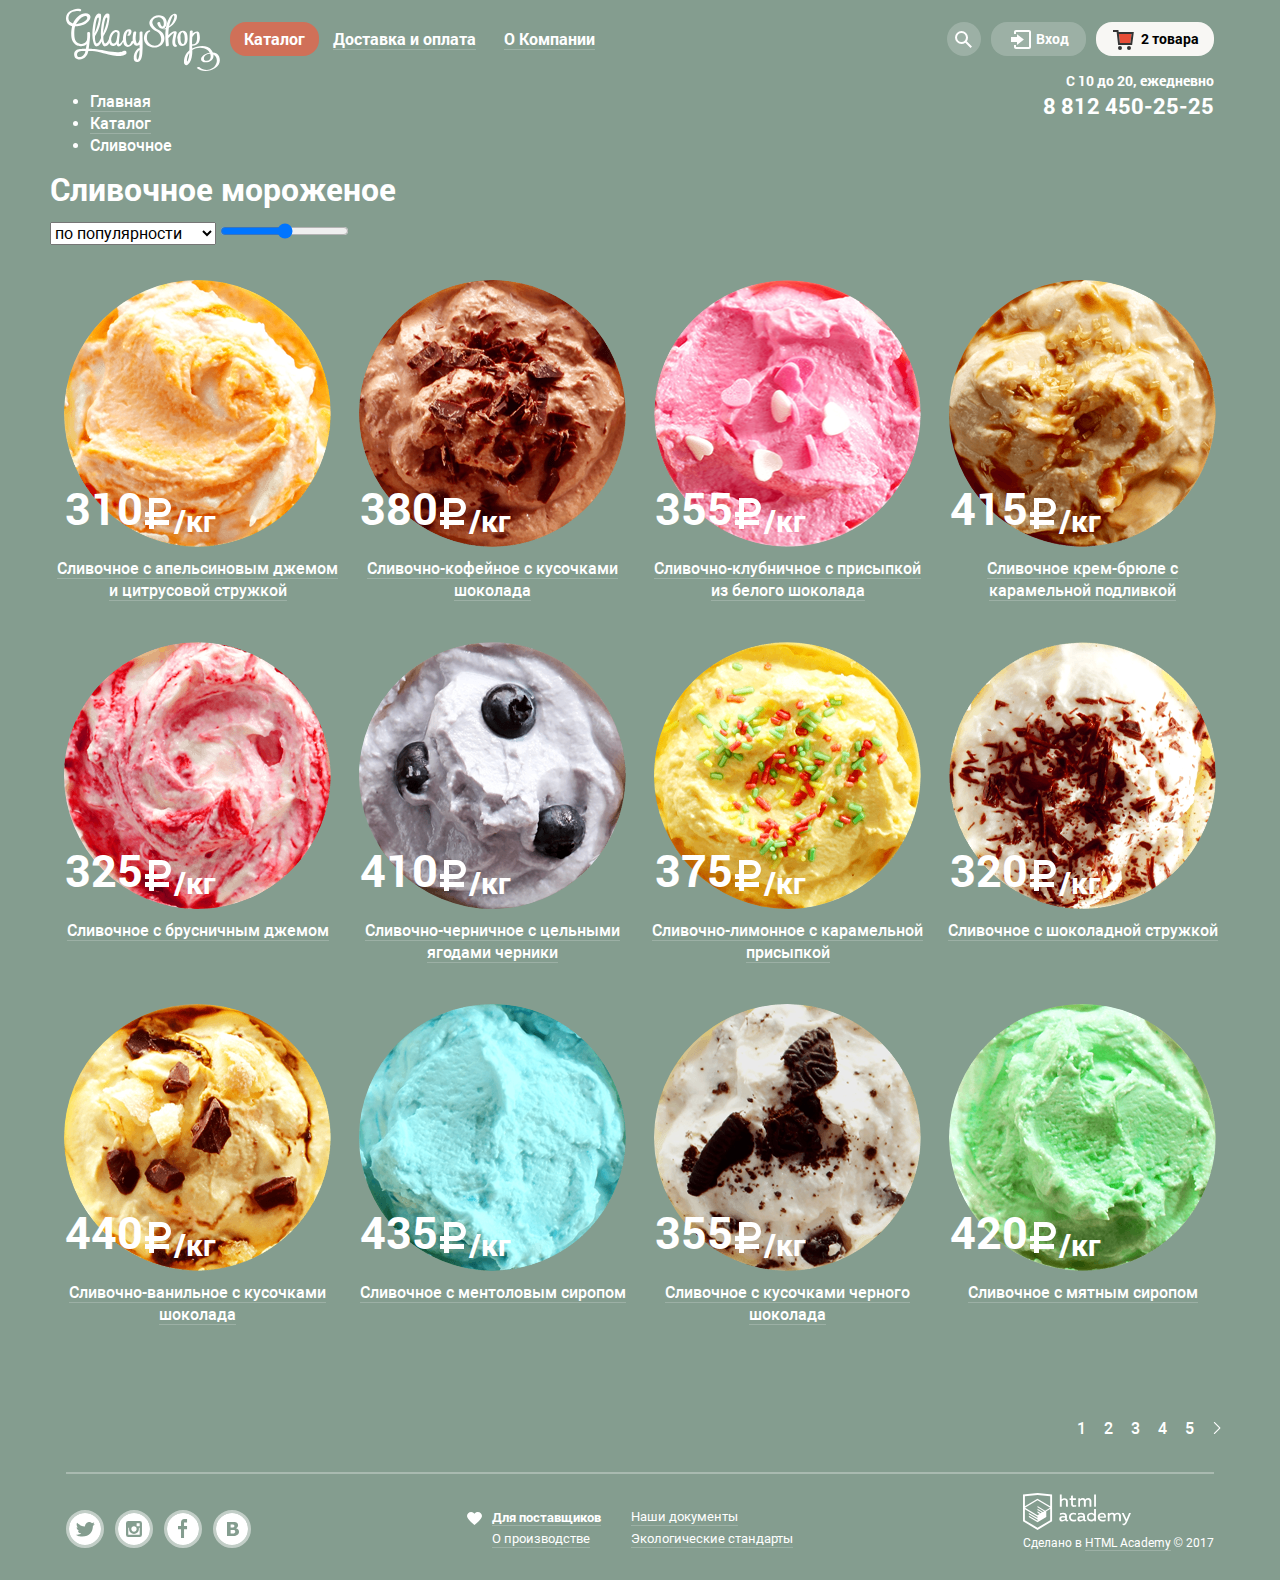
==== catalog.html @ a54f6fc1 "pagination" ====
<!DOCTYPE html>
<html lang="ru">
<head>
    <meta charset="UTF-8">
    <title>Gllacy</title>
    <link href="./normalize.css" rel="stylesheet">
    <link href="./styles.css" rel="stylesheet">
</head>
<body>
<header class="header container">
    <div class="header-content header-content-inner">
        <div class="logo">
            <svg xmlns="http://www.w3.org/2000/svg" width="154" height="64" viewBox="0 0 154 64">
                <g fill="#FFF">
                    <path d="M59.292 42.755c-.833-.25-2.153.373-2.153.373s-3.027 2.513-17.84-.378c-10.908-2.129-16.583-1.917-16.583-1.917s1.833-12.5 1.333-16c0 0 0-.917-1.083-.917s-1.75.417-1.75 1 .167 4.417-.25 7.083c0 0-1.417 4.251-6.167 3.917s-5.75-3.75-6.167-6.083-.666-8.833.584-11.5c0 0 7.167.25 11.667-3.583s4.25-7.167 2.083-8.583S15.883 5 12.049 8.5s-5.083 7-5.083 7-5.625-1.208-4.333-7.083C3.982 2.277 12.393 3 12.393 3c1.75.333 1.823.5 2.406-.083s1-2.083-1.75-2.167S2.049 2.021.466 7.5c-1.685 5.828 1.435 9.997 5.622 10.643 0 0-2.288 10.107.545 15.107s6.94 4.917 8.595 4.917 4.572-.916 5.405-2.25c0 0-.393 3.581-.724 4.88 0 0-6.935-.095-9.109 1.036-3.688 1.917-2.917 6.48-1.5 8.104 1.204 1.38 4.812 2.125 7.417.896 2.705-1.277 4.865-3.739 5.549-7.697 0 0 6.368-.469 12.534 1.364s14.756 3.556 17.34 3.556 8.046-.738 8.327-2.889c.186-1.438-.342-2.162-1.175-2.412zM15.862 9.328s3.281-2.5 4.844-.938c0 0 1.25 1.281.094 2.812-.656.869-2.396 3.589-10.656 4.938-.001.001 2.593-4.562 5.718-6.812zm.265 38.906s-4.531 2.469-5.047-.875c-.333-2.158.89-3.18 1.687-3.57s1.875-.879 6.579-.711c0 0 0 3.328-3.219 5.156z"/>
                    <path d="M73.576 24.477l-.002 6.77c-.007.038-.019.075-.021.115-.035.931-.418 1.734-.861 2.537a5.56 5.56 0 0 1-1.18 1.463c-.533.469-.877-.564-1.078-.985-1.391-2.915-.726-6.812-.187-9.862.257-1.454-2.706-1.077-2.936.222-.334 1.888-.869 5.118-.547 7.906-.587.101-1.167.366-1.341.737-.511 1.088-2.009 4.704-3.833 3.258-1.319-1.046-1.461-3.743-1.6-5.268-.191-2.111.154-4.267.816-6.266-.058.173 1.14-2.823 1.67-1.703.326.69.032 2.641-.608 3.122-1.571 1.182.875 1.67 1.824.956 1.802-1.356 3.05-5.708-.074-6.232-3.464-.581-5.438 2.923-6.163 5.697-.335 1.279-.563 3.074-.504 4.886-.481.832-2.097 3.533-3.047 4.026-1.125.584-1.104-.229-1.062-.75s.542-5.146.813-8.271c.175-2.014-.062-2.771-.5-3.646s-3.994-2.825-7.146.833c-2.183 2.534-2.912 4.927-3.08 7.054-.213.425-.443.873-.71 1.362-1.5 2.75-3.384 3.909-4.062 2-.594-1.672-.906-3.703-.75-6.188.005-.088 3.5-5 5.062-11.75s1.25-10.062.438-10.625-4.25-1.938-6.312 6.25c-1.523 6.047-2.137 12.5-1.565 17.879a41.603 41.603 0 0 1-1.229 2.434c-1.5 2.75-3.384 3.909-4.062 2-.594-1.672-.906-3.703-.75-6.188.005-.088 3.5-5 5.062-11.75s1.25-10.062.438-10.625-4.25-1.938-6.312 6.25-2.465 17.126-.5 23.125c0 0 1.081 3.375 3.103 3.125 1.671-.207 3.656-1.846 4.829-4.906.144.615.301 1.215.487 1.781 0 0 1.081 3.375 3.103 3.125 1.376-.17 2.964-1.32 4.14-3.423.711 1.839 2.239 3.34 4.213 2.985 2.667-.479 3.218-1.932 3.218-1.932s-.051 2.383 1.657 2.383c1.525 0 2.729-.889 3.938-3.159.409-.77.642-1.218.773-1.481.356 2.144 1.241 4.055 3.018 4.83 2.976 1.298 5.62-1.172 7.167-3.608.473 1.199 1.24 2.156 2.461 2.616 1.338.505 2.659.013 3.772-.928-.005 1.173-.016 2.346-.026 3.519-.584.001-1.239.143-1.547.415-3.203 2.825-4.598 6.241-4.195 10.521.233 2.48 2.576 3.597 4.725 2.662 3.101-1.35 3.57-6.021 3.83-8.836.625-6.829.139-13.939.139-20.791 0-1.293-2.906-.702-2.906.329zM30.252 13.281c.688-2.656 1.329-3.719 1.954-3.719s.938.719.469 3-1.987 8.626-4.094 12.75c0 0 .983-9.374 1.671-12.031zm8.418 0c.688-2.656 1.329-3.719 1.954-3.719s.938.719.469 3-1.987 8.626-4.094 12.75c0 0 .984-9.374 1.671-12.031zm12.859 12.427c-.074.58-.459 4.292-.959 6.292s-.953 2.78-2.583 3.438c-1.704.688-2.438-1.418-2.438-1.418-1.146-3.208.396-6.042 1.667-7.919s2.573-2.096 3.312-1.955a1.36 1.36 0 0 1 1.001 1.562zm21.972 18.056c-.038 2.683-.381 5.377-1.579 7.81-.701.146-1.029-.117-1.239-1.237a10.734 10.734 0 0 1 .049-3.251c.24-2.021 1.382-3.736 2.783-5.153-.007.61-.005 1.22-.014 1.831zM92.301 21.649c-2.541-1.229-4.811-3.29-5.715-6-1.279-3.827 2.928-6.647 6.275-6.474 3.488.181 5.137 3.625 4.967 6.709-.061 1.095-.748 3.557-2.096 2.277-.951-.906-1.369-2.375-1.566-3.632-.191-1.21-3.1-.495-2.898.776.578 3.657 4.527 7.689 7.898 3.863 3.014-3.418 1.656-9.462-2.574-11.233-4.523-1.893-10.135.077-12.529 4.327-2.732 4.85 2.748 9.598 6.629 11.321 6.225 3.338 6.455 14.054-1.818 14.126-3.43.03-6.619-2.438-7.693-5.609-.572-1.688-.279-7.553 2.014-8.003 1.807-.354 1.311-2.04-.453-1.693-3.713.727-5.08 5.515-4.721 8.858.576 5.341 5.578 8.339 10.631 8.295 4.682-.041 8.654-2.929 9.625-7.549.938-4.482-1.912-8.768-5.976-10.359z"/>
                    <path d="M110.881 37.532c-2.855-1.552-1.223-7.563-.791-9.875.279-1.492 1.555-3.794-.494-4.296-2.385-.584-5.223 1.687-7.277 3.858.012-2.506.17-4.999.553-7.478 3.088-1.576 5.4-3.821 7.182-7.395 1.295-2.604 1.941-7.971-2.461-6.422-3.986 1.403-5.377 6.017-6.619 9.688a29.258 29.258 0 0 0-1.094 4.378c-.398.16-.803.312-1.219.44-1.658.512-1.441 1.407.238.89.275-.085.543-.173.809-.263-.793 5.612-.256 11.49.248 17.02.049.54 2.969-.001 2.898-.777-.227-2.468-.414-4.922-.496-7.364.283-.104.52-.236.633-.387.889-1.175 1.982-2.203 3.08-3.177.299-.261.605-.513.92-.755l.459-.339c.674-.53.799-.543.381-.04-.061.916-.459 1.93-.625 2.832-.549 2.992-2.127 8.889 1.346 10.775.745.403 3.43-.715 2.329-1.313zm-6.486-24.101c.305-.897.715-1.77 1.094-2.636.473-1.082 1.73-4.768 2.645-3.004.729 1.404-.426 3.717-.938 5.067-.83 2.185-2.254 3.95-4.047 5.297.31-1.58.714-3.155 1.246-4.724z"/>
                    <path d="M121.635 30.527c.006-3.288-.375-7.506-4.303-7.863-4.309-.392-6.006 4.123-6.064 7.49-.004.274.135.456.35.569-.004 3.15.76 7.26 4.508 7.197 4.181-.068 5.505-3.714 5.509-7.393zm-4.998 5.475c-2.441-.971-2.219-5.203-2.053-7.24a.542.542 0 0 0-.246-.525c.301-2.017 1.082-5.03 2.863-3.506 1.416 1.211 1.445 4.148 1.521 5.835.053 1.144-.105 6.224-2.085 5.436zM153.135 48.58c-1.127-2.886-3.588-3.994-6.293-4.128a12.032 12.032 0 0 0-1.133-2.076c-3.91-5.788-13.189-5.019-19.475-1.948-.041-.913-.09-1.824-.129-2.73 2.533.127 5-.852 6.502-2.997 1.676-2.395 1.434-6.632.777-9.314-.619-2.525-3.088-2.072-4.93-1.234-.656.298-1.279.744-1.865 1.261.055-.672.111-1.345.16-2.014.111-1.542-2.842-1.153-2.941.203-.453 6.196-.297 12.366-.441 18.54-4.271 3.862-5.348 7.501-5.391 12.06-.02 2.271 1.934 3.961 3.982 2.386 2.895-2.224 3.771-6.629 4.172-9.984.178-1.491.197-3.009.16-4.528 4.49-2.941 10.635-3.149 15.205-.1.938.626 1.711 1.594 2.262 2.696-1.688.3-3.311.855-4.613 1.482-1.713.825-4.256 2.765-4.131 4.936.098 1.69 1.029 2.638 2.283 2.979.078.033.17.063.299.084 6.135.995 10.703-2.626 9.828-7.737 2.984 1.625 4.107 5.405 3.043 8.66-2.387 7.304-11.584 8.932-16.949 4.054-.574-.523-3.184.577-2.729.992 7.786 7.076 27.058.53 22.347-11.543zm-29.944-1.775c-.102 1.738-.459 3.549-1.145 5.143a22.06 22.06 0 0 1-.801 1.598s-.26.064-.316-.717c.025-2.858.809-5.577 2.346-7.892-.025.623-.048 1.245-.084 1.868zm3.129-17.858a.768.768 0 0 0 .146-.172c.516-.917 1.207-1.728 1.908-2.507.527-.586 1.119-1.138 1.803-1.539.324.162.654.991.777 2.131.303 2.772.439 10.096-3.945 9.407-.209-.033-.57.043-.947.171v-.039c-.06-2.478.075-4.967.258-7.452zm13.08 23.744c-.016-.003-.037-.001-.055-.003-1.689-.398-1.502-1.99-1.289-3.086.492-2.524 3.576-3.883 6.117-3.959 1.284 3.567.296 7.87-4.773 7.048z"/>
                </g>
            </svg>
        </div>
        <div class="header-elements-wrapper">
            <nav class="navigation">
                <div class="hide-box">
                    <a href="#" class="nav-link active">
                        <span class="link-content">Каталог</span>
                    </a>
                    <div class="hide-box-wrapper">
                        <div class="hide-box-inner">
                            <ul class="hide-list">
                                <li><a href="#" class="hide-link bold">Новинки</a></li>
                                <li><a href="#" class="hide-link">Сливочное</a></li>
                                <li class="active"><a href="#" class="hide-link">Щербеты</a></li>
                                <li><a href="#" class="hide-link">Фруктовый лед</a></li>
                                <li><a href="#" class="hide-link">Мелорин</a></li>
                            </ul>
                        </div>
                    </div>
                </div>
                <a href="#" class="nav-link">
                    <span class="link-content">Доставка и оплата</span>
                </a>
                <a href="#" class="nav-link">
                    <span class="link-content">О Компании</span>
                </a>
            </nav>
            <div class="hide-box search">
                <span class="visually-hidden">Поиск</span>
                <svg xmlns="http://www.w3.org/2000/svg" xmlns:xlink="http://www.w3.org/1999/xlink" width="17"
                     height="17" viewBox="0 0 17 17">
                    <path fill="#fff" d="M16.958 15.527L11.75 10.32A6.455 6.455 0 0 0 13 6.5 6.5 6.5 0 1 0 6.5 13a6.465 6.465 0 0 0 3.839-1.263l5.205 5.204 1.414-1.414zM6.5 11C4.019 11 2 8.981 2 6.5S4.019 2 6.5 2 11 4.019 11 6.5 8.981 11 6.5 11z"/>
                </svg>
                <div class="hide-box-wrapper search-position">
                    <div class="hide-box-inner">
                        <label>
                            <input class="search-form" type="text" placeholder="Что ищем?">
                        </label>
                    </div>
                </div>
            </div>
            <div class="entrance hide-box">
                <div class="entrance-wrapper">
               <span class="entrance-icon">
                   <svg xmlns="http://www.w3.org/2000/svg" xmlns:xlink="http://www.w3.org/1999/xlink" width="21"
                        height="19" viewBox="0 0 21 19"><g fill="#fff">
                        <path d="M6 14.875L12.917 9.5 6 4.125v2.917H-.042v4.917H6z"/><path d="M18 0H5C3.9 0 3 .9 3 2v2h2V2h13v15H5v-2H3v2c0 1.1.9 2 2 2h13c1.1 0 2-.9 2-2V2c0-1.1-.9-2-2-2z"/></g>
                   </svg>
               </span>
                    <span>
                Вход
               </span>
                </div>
                <div class="hide-box-wrapper entrance-position">
                    <div class="hide-box-inner">
                        <form class="entrance-form">
                            <label for="e-mail" class="visually-hidden">Электронная почта</label>
                            <input class="data-entry" type="text" id="e-mail" placeholder="Электронная почта">
                            <label for="password" class="visually-hidden">Пароль</label>
                            <input class="data-entry" type="password" id="password" placeholder="Пароль">
                            <div class="form-button">
                                <button class="button" type="submit">Войти</button>
                                <div class="link-wrapper">
                                    <a href="#">Забыли пароль?</a>
                                    <a href="#">Новая регистрация</a>
                                </div>
                            </div>
                        </form>
                    </div>
                </div>
            </div>
            <div class=" hide-box basket shopping-basket">
                <div class="basket-wrapper">
                <span class="basket-icon">
                <svg version="1.1" id="Layer_1" xmlns="http://www.w3.org/2000/svg"
                     xmlns:xlink="http://www.w3.org/1999/xlink" x="0px" y="0px"
                     width="21px" height="20px" viewBox="0 0 21 20" enable-background="new 0 0 21 20"
                     xml:space="preserve">
                     <polygon fill="transparent" points="5.888,4.031 6.922,13 17.372,13 18.548,4.031 "/>
                     <circle fill="#ffffff" cx="6.984" cy="18" r="2"/>
                     <circle fill="#ffffff" cx="15.984" cy="18" r="2"/>
                     <path fill="#ffffff" d="M5.657,2.031L5.422,0H0v2h3.64l1.5,13h13.988l1.699-12.969H5.657z M17.372,13H6.922L5.888,4.031h12.66	L17.372,13z"/>
                </svg>
                </span>
                    <span class="purchases">
                    2 товара
                    </span>
                </div>
                <div class="hide-box-wrapper basket-position">
                    <div class="hide-box-inner shopping-list">
                        <div class="basket-row">
                            <button type="button" class="cross">
                                <svg version="1.1" id="Layer_1" xmlns="http://www.w3.org/2000/svg"
                                     xmlns:xlink="http://www.w3.org/1999/xlink" x="0px" y="0px"
                                     width="11px" height="11px" viewBox="0 0 11 11" enable-background="new 0 0 11 11"
                                     xml:space="preserve">
                                     <polygon fill="#231F20" points="10.979,0.728 10.271,0.021 5.5,4.792 0.729,0.021 0.021,0.728 4.793,5.5 0.021,10.271 0.728,10.979 5.5,6.207 10.271,10.979 10.979,10.271 6.207,5.5 "/>
                                </svg>
                            </button>
                            <img src="./img/product-mini1.png" alt="Пломбир с апельсиновым джемом">
                            <span class="product-name">Пломбир с апельсиновым джемом</span>
                            <span class="quantity-price">1,5 кг х <span class="price">200 руб.</span></span>
                            <span class="cost">300 руб.</span>
                        </div>
                        <div class="basket-row">
                            <button type="button" class="cross">
                                <svg version="1.1" id="Layer_1" xmlns="http://www.w3.org/2000/svg"
                                     xmlns:xlink="http://www.w3.org/1999/xlink" x="0px" y="0px"
                                     width="11px" height="11px" viewBox="0 0 11 11" enable-background="new 0 0 11 11" xml:space="preserve">
                                     <polygon fill="#231F20" points="10.979,0.728 10.271,0.021 5.5,4.792 0.729,0.021 0.021,0.728 4.793,5.5 0.021,10.271 0.728,10.979 5.5,6.207 10.271,10.979 10.979,10.271 6.207,5.5 "/>
                                </svg>
                            </button>
                            <img src="./img/product-mini2.png" alt="Клубничный пломбир с присыпкой из белого шоколада">
                            <span class="product-name">Клубничный пломбир с присыпкой из белого шоколада</span>
                            <span class="quantity-price">1,5 кг х <span class="price">300 руб.</span></span>
                            <span class="cost">450 руб.</span>
                        </div>
                        <div class="basket-separator"></div>
                        <div class="total">Итого: 750 руб.</div>
                        <a class="button button-order" href="#">Оформить заказ</a>
                    </div>
                </div>
            </div>
            <div class="contacts">
                <span class="time">C 10 до 20, ежедневно</span>
                <a href="tel: +78124502525" class="call bold">8 812 450-25-25</a>
            </div>
        </div>
    </div>
</header>
<main class="main container">
    <div class="main-content">
<ul class="breadcrumbs">
    <li><a href="#">Главная</a></li>
    <li><a href="#">Каталог</a></li>
    <li>Сливочное</li>
</ul>
    <h1>Сливочное мороженое</h1>
    <section class="filters">
        <h2 class="visually-hidden">Список фильтров</h2>
        <form class="filter" method="get" action="https://echo.htmlacademy.ru">
        <select class="sorting">
            <option>по популярности</option>
            <option>сначала недорогие</option>
            <option>сначала дорогие</option>
            <option>по жирности</option>
        </select>
            <input type="range" min="0" max="100" step="1" value="50">
        </form>
    </section>
    <section class="products">
        <div class="card-product">
            <div class="card-product-hide">
                <button type="button" class="button card-button">Быстрый просмотр</button>
            </div>
            <div class="card-product-visible">
                <img src="./img/product1.png" alt="Сливочное с апельсиновым джемом и цитрусовой стружкой">
                <h2><a href="#" class="card-link">Сливочное с апельсиновым джемом и цитрусовой стружкой</a></h2>
                <span class="card-price">310<sub>/кг</sub></span>
            </div>
        </div>
        <div class="card-product">
            <div class="card-product-hide">
                <button type="button" class="button card-button">Быстрый просмотр</button>
            </div>
            <div class="card-product-visible">
            <img src="./img/product2.png" alt="Сливочно-кофейное с кусочками шоколада">
            <h2><a href="#" class="card-link">Сливочно-кофейное с кусочками шоколада</a></h2>
                <span class="card-price">380<sub>/кг</sub></span>
            </div>
        </div>
        <div class="card-product">
            <div class="card-product-hide">
                <button type="button" class="button card-button">Быстрый просмотр</button>
            </div>
            <div class="card-product-visible">
            <img src="./img/product3.png" alt="Сливочно-клубничное с присыпкой из белого шоколада">
            <h2><a href="#" class="card-link">Сливочно-клубничное с присыпкой из белого шоколада</a></h2>
                <span class="card-price">355<sub>/кг</sub></span>
            </div>
        </div>
        <div class="card-product">
            <div class="card-product-hide">
                <button type="button" class="button card-button">Быстрый просмотр</button>
            </div>
            <div class="card-product-visible">
            <img src="./img/product4.png" alt="Сливочное крем-брюле с карамельной подливкой">
            <h2><a href="#" class="card-link">Сливочное крем-брюле с карамельной подливкой</a></h2>
                <span class="card-price">415<sub>/кг</sub></span>
            </div>
        </div>
        <div class="card-product">
            <div class="card-product-hide">
                <button type="button" class="button card-button">Быстрый просмотр</button>
            </div>
            <div class="card-product-visible">
            <img src="./img/product5.png" alt="Сливочное с брусничным джемом">
            <h2><a href="#" class="card-link">Сливочное с брусничным джемом</a></h2>
                <span class="card-price">325<sub>/кг</sub></span>
            </div>
        </div>
        <div class="card-product">
            <div class="card-product-hide">
                <button type="button" class="button card-button">Быстрый просмотр</button>
            </div>
            <div class="card-product-visible">
            <img src="./img/product6.png" alt="Сливочно-черничное с цельными ягодами черники">
            <h2><a href="#" class="card-link">Сливочно-черничное с цельными ягодами черники</a></h2>
                <span class="card-price">410<sub>/кг</sub></span>
            </div>
        </div>
        <div class="card-product">
            <div class="card-product-hide">
                <button type="button" class="button card-button">Быстрый просмотр</button>
            </div>
            <div class="card-product-visible">
            <img src="./img/product7.png" alt="Сливочно-лимонное с карамельной присыпкой">
            <h2><a href="#" class="card-link">Сливочно-лимонное с карамельной присыпкой</a></h2>
                <span class="card-price">375<sub>/кг</sub></span>
            </div>
        </div>
        <div class="card-product">
            <div class="card-product-hide">
                <button type="button" class="button card-button">Быстрый просмотр</button>
            </div>
            <div class="card-product-visible">
            <img src="./img/product8.png" alt="Сливочное с шоколадной стружкой">
            <h2><a href="#" class="card-link">Сливочное с шоколадной стружкой</a></h2>
                <span class="card-price">320<sub>/кг</sub></span>
            </div>
        </div>
        <div class="card-product">
            <div class="card-product-hide">
                <button type="button" class="button card-button">Быстрый просмотр</button>
            </div>
            <div class="card-product-visible">
            <img src="./img/product9.png" alt="Сливочно-ванильное с кусочками шоколада">
            <h2><a href="#" class="card-link">Сливочно-ванильное с кусочками шоколада</a></h2>
                <span class="card-price">440<sub>/кг</sub></span>
            </div>
        </div>
        <div class="card-product">
            <div class="card-product-hide">
                <button type="button" class="button card-button">Быстрый просмотр</button>
            </div>
            <div class="card-product-visible">
            <img src="./img/product10.png" alt="Сливочноe с ментоловым сиропом">
            <h2><a href="#" class="card-link">Сливочноe с ментоловым сиропом</a></h2>
                <span class="card-price">435<sub>/кг</sub></span>
            </div>
        </div>
        <div class="card-product">
            <div class="card-product-hide">
                <button type="button" class="button card-button">Быстрый просмотр</button>
            </div>
            <div class="card-product-visible">
            <img src="./img/product11.png" alt="Сливочное с кусочками черного шоколада">
            <h2><a href="#" class="card-link">Сливочное с кусочками черного шоколада</a></h2>
                <span class="card-price">355<sub>/кг</sub></span>
            </div>
        </div>
        <div class="card-product">
            <div class="card-product-hide">
                <button type="button" class="button card-button">Быстрый просмотр</button>
            </div>
            <div class="card-product-visible">
            <img src="./img/product12.png" alt="Сливочное с мятным сиропом">
            <h2><a href="#" class="card-link">Сливочное с мятным сиропом</a></h2>
                <span class="card-price">420<sub>/кг</sub></span>
            </div>
        </div>
    </section>
    <div class="pagination">
        <ul class="pagination-list">
            <li>
                <span>
                    <img src="">
                </span>
            </li>
            <li> <a href="#">1</a> </li>
            <li> <a href="#">2</a> </li>
            <li> <a href="#">3</a> </li>
            <li> <a href="#">4</a> </li>
            <li> <a href="#">5</a> </li>
            <li>
                <a href="#">
                    <img src="./img/forward.png">
                </a>
            </li>
        </ul>
    </div>
    </div>
</main>

<footer class="footer container">
    <div class="footer-content footer-content-inner">
        <div class="footer-social">
            <ul>
                <li class="border-social">
                    <a href="#" class="social-button">
                        <span class="visually-hidden">Твиттер</span>
                        <img src="./img/svg/twitter.svg" alt="Твиттер">
                    </a>
                </li>
                <li class="border-social">
                    <a href="#" class="social-button">
                        <span class="visually-hidden">Инстаграм</span>
                        <img src="./img/svg/instagram.svg" alt="Инстаграм">
                    </a>
                </li>
                <li class="border-social">
                    <a href="#" class="social-button">
                        <span class="visually-hidden">Фейсбук</span>
                        <img src="./img/svg/fb.svg" alt="Фейсбук">
                    </a>
                </li>
                <li class="border-social">
                    <a href="#" class="social-button">
                        <span class="visually-hidden">В контакте</span>
                        <img src="./img/svg/vk.svg" alt="В контакте">
                    </a>
                </li>
            </ul>
        </div>
        <div class="footer-information">
            <div class=" column column-left">
                <a href="#" class="bold top-row footer-link">Для поставщиков</a>
                <a href="#" class="footer-link">О производстве</a>
            </div>
            <div class=" column column-right">
                <a href="#" class="footer-link top-row">Наши документы</a>
                <a href="#" class="footer-link">Экологические стандарты</a>
            </div>
        </div>
        <div class="footer-copyright">
            <div>
                <svg xmlns="http://www.w3.org/2000/svg" width="108" height="39" viewBox="0 0 108.08 36.85"><title>
                    logo-htmlacademy-small1</title>
                    <path d="M44.61,26.88a2,2,0,0,0,.55-0.1v1.33a3.25,3.25,0,0,1-1.18.21,1.67,1.67,0,0,1-1.67-1,4.84,4.84,0,0,1-3.14,1.08c-1.51,0-2.91-.83-2.91-2.55,0-2.13,2-2.79,3.71-2.79a11.08,11.08,0,0,1,2.17.25v-0.3c0-1-.76-1.77-2.19-1.77a7.42,7.42,0,0,0-3,.64v-1.7a10.21,10.21,0,0,1,3.19-.55c2.36,0,3.81,1.12,3.81,3.65v3a0.54,0.54,0,0,0,.49.59h0.17Zm-6.44-1.13A1.35,1.35,0,0,0,39.63,27h0.11a3.39,3.39,0,0,0,2.41-1V24.58a9.72,9.72,0,0,0-1.81-.21c-1,0-2.16.33-2.16,1.38h0Zm12.36-6.11a5,5,0,0,1,2.57.64V22a4.08,4.08,0,0,0-2.3-.7,2.75,2.75,0,1,0,0,5.49,5,5,0,0,0,2.43-.64v1.71a6.27,6.27,0,0,1-2.76.57A4.21,4.21,0,0,1,46,24.51q0-.21,0-0.41a4.32,4.32,0,0,1,4.18-4.46h0.38Zm12.17,7.24a2,2,0,0,0,.55-0.1v1.33a3.25,3.25,0,0,1-1.18.21,1.67,1.67,0,0,1-1.67-1,4.84,4.84,0,0,1-3.14,1.08c-1.51,0-2.91-.83-2.91-2.55,0-2.13,2-2.79,3.71-2.79a11.08,11.08,0,0,1,2.17.25v-0.3c0-1-.76-1.77-2.19-1.77a7.42,7.42,0,0,0-3,.64v-1.7a10.21,10.21,0,0,1,3.19-.55c2.36,0,3.81,1.12,3.81,3.65v3a0.54,0.54,0,0,0,.49.59h0.17Zm-6.44-1.13A1.35,1.35,0,0,0,57.73,27h0.11a3.39,3.39,0,0,0,2.41-1V24.58a9.72,9.72,0,0,0-1.81-.21c-1.06,0-2.16.33-2.16,1.38h0ZM73,16V28.2H71.35V26.88a3.88,3.88,0,0,1-3.19,1.54,4.4,4.4,0,0,1,0-8.78,3.81,3.81,0,0,1,3,1.3V16H73Zm-4.53,5.22a2.76,2.76,0,1,0,0,5.52A2.86,2.86,0,0,0,71.15,25V23A2.91,2.91,0,0,0,68.49,21.27ZM79,19.64c3.31,0,4.46,2.68,3.92,5.09H76.7c0.21,1.5,1.67,2.11,3.19,2.11a6.11,6.11,0,0,0,2.64-.59v1.6a7.14,7.14,0,0,1-3,.57C77,28.42,74.78,27,74.78,24a4.18,4.18,0,0,1,4-4.39H79Zm0.09,1.54a2.28,2.28,0,0,0-2.44,2.1v0.06H81.3A2,2,0,0,0,79.13,21.18Zm5.73,7V19.87h1.65v1a3.81,3.81,0,0,1,2.78-1.27A2.86,2.86,0,0,1,91.89,21a4.12,4.12,0,0,1,2.91-1.33A3.06,3.06,0,0,1,98,23V28.2h-1.9V23.05a1.59,1.59,0,0,0-1.42-1.75H94.42a2.8,2.8,0,0,0-2.07,1.12V28.2h-1.9V23.05A1.59,1.59,0,0,0,89,21.31H88.8a3,3,0,0,0-2.21,1.29v5.63H84.86Zm21.31-8.33h1.9l-3.91,9.46c-0.9,2.17-2.09,2.86-3.35,2.86a4.76,4.76,0,0,1-1.1-.14V30.46a2.86,2.86,0,0,0,.85.12c0.9,0,1.58-.64,2.07-1.9l0.17-.42-4-8.4h2l2.86,6.29ZM38.73,1.46V6.22a3.81,3.81,0,0,1,2.7-1.14,3.25,3.25,0,0,1,3.44,3.4v5.15H43V8.72a1.81,1.81,0,0,0-1.61-2h-0.3a2.93,2.93,0,0,0-2.32,1.39v5.52h-1.9V1.46h1.9ZM49.94,2.31v3h3V6.91h-3v3.81c0,1.1.5,1.46,1.58,1.46a4.49,4.49,0,0,0,1.69-.33v1.6A6.8,6.8,0,0,1,51,13.8a2.55,2.55,0,0,1-2.86-2.74V6.89H46.58V5.26h1.5V2.74Zm5.4,11.31V5.28H57v1A3.81,3.81,0,0,1,59.77,5a2.86,2.86,0,0,1,2.6,1.33A4.12,4.12,0,0,1,65.28,5,3.06,3.06,0,0,1,68.44,8.4v5.21h-1.9V8.46a1.59,1.59,0,0,0-1.42-1.75H64.89a2.8,2.8,0,0,0-2.07,1.12v5.78h-1.9V8.46A1.59,1.59,0,0,0,59.5,6.71H59.27A3,3,0,0,0,57.06,8v5.63H55.34ZM71.17,1.45H73V13.6H71.17V1.45ZM14.71,0H14.55L0,1.54V28.21l14.55,8.66,14.55-8.66V1.54Zm12.5,27.1L14.55,34.64,1.9,27.12V16.18l12.59,7.5V25L5.86,19.9v1.31l8.68,5.21v1.39L5.87,22.65V24l8.68,5.21,8.75-5.24V18.31L27.2,16V27.12Zm0-12.53-3.48,2-1.6,1L14.51,13v1.31L21,18.23H21l-0.14.09-1,.54-5.37-3.2V17l4.24,2.52-1,.67-3.2-1.9v1.31l2.1,1.24L14.5,22.1,2,14.65,14.51,7.11Zm0-1.32L14.49,5.76,1.91,13.25v-10L14.56,1.92,27.21,3.25v10h0Z" transform="translate(0 -0.02)" fill="#fff"/>
                </svg>
            </div>
            <span>Сделано в <a class="footer-link" href="https://htmlacademy.ru/intensive/htmlcss" target=»_blank>HTML Academy</a> © 2017</span>
        </div>
    </div>
</footer>
</body>
</html>
---- styles.css ----
@font-face {
    font-family: "Roboto";
    src: url("./fonts/roboto.woff2");
    font-weight: 400;
    font-style: normal;
}

@font-face {
    font-family: "Roboto";
    src: url("./fonts/robotomedium.woff2");
    font-weight: 500;
    font-style: normal;
}

@font-face {
    font-family: "Roboto";
    src: url("./fonts/robotobold.woff2");
    font-weight: 700;
    font-style: normal;
}

html {
    margin: 0;
    padding: 0;
    box-sizing: border-box;
}

*, *:after, *:before {
    box-sizing: inherit;
}

body {
    margin: 0;
    padding: 0;
    font-family: Roboto, Arial, sans-serif;
    font-size: 16px;
    line-height: 22px;
    font-weight: 500;
    color: #ffffff;
    text-transform: none;
    background-color: #849d8f;
}

.background-3 {
    background-color: #9d8b84;
    background-image: url("./img/background3.png");
    background-repeat: no-repeat;
    background-position: center top;
}

.background-2 {
    background-color: #8996a6;
    background-image: url("./img/background2.png");
    background-repeat: no-repeat;
    background-position: center top;
}

.background-1 {
    background-color: #849d8f;
    background-image: url("./img/background1.png");
    background-repeat: no-repeat;
    background-position: center top;
}

a {
    display: inline;
    text-decoration: none;
    border-bottom:1px solid rgba(255, 255, 255, 0.2);
    color: #ffffff;
}

.button {
    display: inline-block;
    padding: 11px 26px;
    border: none;
    border-radius: 22px;
    font-size: 18px;
    line-height: 24px;
    font-weight: 700;
    color: #ffffff;
    background-image: linear-gradient(90deg, rgb(231, 74, 53) 0%, rgb(242, 104, 67) 100%);
    box-shadow: 0px 1px 2px 0px rgba(172, 16, 0, 0.004);
    white-space: nowrap;
}

.visually-hidden {
    position: absolute;
    clip: rect(0 0 0 0);
    width: 1px;
    height: 1px;
    margin: -1px;
}

.container {
    max-width: 1200px;
    min-width: 900px;
    margin: 0 auto;
}

/*HEADER*/
.header {
    min-height: 74px;
}

.header-content {
    display: flex;
    position: relative;
    font-size: 16px;
    line-height: 18px;
    font-weight: 700;
    margin: 0 2.2%;
}

.header-content .logo {
    padding-top: 8px;
    margin-right: 10px;
}

.header-elements-wrapper {
    display: flex;
    align-items: flex-start;
    width: 100%;
    margin-top: 22px;
}

.header-content .navigation {
    display: flex;
    align-items: flex-start;
    flex-grow: 1;
    flex-wrap: wrap;
}

.navigation .nav-link {
    display: inline-block;
    padding: 8px 14px;
    background-color: transparent;
    border-radius: 16px;
    border: transparent;
    transition: all .3s;
}

.navigation .nav-link:hover {
    background-color: #ededed;
    color: #000000;
}

.navigation .nav-link:hover .link-content {
    border: none;
}

.navigation .nav-link:active {
    box-shadow: inset 0 2px 1px #696969;;
}

.navigation .nav-link:active .link-content {
    border: none;
}

.hide-box .nav-link.active {
    color: #ffffff!important;
    background-color: #d07058!important;
}

.hide-box .nav-link.active .link-content {
    border: none;
}

.nav-link .link-content {
    border-bottom:1px solid rgba(255, 255, 255, 0.2);
}

.hide-box {
    position: relative;
}

.hide-box-wrapper{
    display: none;
    padding-top: 5px;
    position: absolute;
    top: 34px;
    left: -5px;
    z-index: 1;
}

.hide-box:hover .hide-box-wrapper {
    display: block;
}

.hide-box-inner {
    display: block;
    border-radius: 5px;
    background-color: rgb(248, 247, 244);
    box-shadow: 0 20px 20px 0 rgba(0, 0, 0, 0.4);
}

.hide-box:hover .nav-link {
    background-color: rgb(247, 246, 243);
    transition: all .3s;
    color: #000000;
}

.hide-box:hover .link-content {
    border: none;
}

.hide-box-inner .hide-list {
    list-style: none;
    padding: 10px 0;
    margin: 0;
}

.search-position{
    top: 34px;
    left: -310px;
}

.entrance-position {
    top: 34px;
    left: -172px;
}

.basket-position {
    top: 34px;
    left: -415px;
}

.hide-link {
    display: block;
    position: relative;
    color: #000000;
    font-size: 14px;
    line-height: 16px;
    font-weight: 400;
    padding: 10px 20px 3px 20px;
    white-space: nowrap;
    border: none;
    transition: all .3s;
}

.hide-link:hover {
    background-color: rgb(251, 222, 215);
}

.hide-link:active{
    background-color: rgb(246, 181, 165);
}

.hide-list li:first-child {
    margin-bottom: 8px;
}

.hide-list li:first-child::after {
    content: "";
    position: absolute;
    right: 8px;
    top: 48px;
    height: 1px;
    width: calc(100% - 15px);
    background-color: #e3e3e0;
}

.hide-list .active a {
    color: #ffffff;
    background-color: #d07058;
}

.search {
    display: flex;
    justify-content: center;
    align-items: center;
    width: 34px;
    height: 34px;
    background-color: rgba(255, 255, 255, 0.2);
    border-radius: 50%;
    margin-left: 25px;
    transition: all .3s;
    cursor: pointer;
    transition: all .3s;
}

.search:hover {
    background-color: #ffffff;
}

.search:hover path {
    fill: black;
}

.search-form {
    width: 311px;
    margin: 20px 15px;
    padding: 9px 10px;
    border: 1px solid #bec0be;
    border-radius: 5px;
    font-weight: 400;
    line-height: 24px;
    font-size: 14px;
}

.entrance {
    display: flex;
    align-items: flex-start;
    font-size: 14px;
    line-height: 16px;
    font-weight: 700;
}

.entrance:hover .entrance-wrapper {
    background-color: #ffffff;
    color: #000000;
}

.entrance:hover path {
    fill: black;
}

.entrance-wrapper path {
    transition: all .3s;
}

.entrance-wrapper {
    position: relative;
    padding: 9px 17px 9px 45px;
    margin-left: 10px;
    border: none;
    background-color: rgba(255, 255, 255, 0.2);
    border-radius: 16px;
    cursor: pointer;
    transition: all .3s;
}

.entrance-form a {
    display: inline-block;
    font-size: 13px;
    line-height: 15px;
    font-weight: 400;
    color: #000000;
    border-bottom: 1px solid #dfdedc;
    white-space: nowrap;
    margin-left: 20px;
}

.link-wrapper a:first-child {
    margin-bottom: 5px;
}

.entrance-form {
    padding: 20px 17px;
}

.entrance-form .data-entry{
    display: block;
    width: 100%;
    padding: 12px 14px;
    margin-bottom: 20px;
    border: 1px solid #bec0be;
    border-radius: 5px;
}

.entrance-icon {
    position: absolute;
    top: 8px;
    left: 20px;
}

.form-button {
    display: flex;
    align-items: center;

}

.basket {
    display: flex;
    align-items: flex-start;
    font-size: 14px;
    line-height: 16px;
    font-weight: 700;
}

.shopping-basket .basket-icon polygon {
    fill: #E84D37;
}
.shopping-basket .basket-icon path {
    fill: #343434;
}
.shopping-basket .basket-icon circle {
    fill: #343434;
}

.shopping-basket .purchases {
    color: #000000;
}

.shopping-basket .basket-wrapper {
     background-color: rgb(248, 247, 244);
     padding: 9px 15px 9px 45px;
}

.basket-wrapper {
    position: relative;
    padding: 9px 34px 9px 45px;
    margin-left: 10px;
    border: none;
    background-color: rgba(255, 255, 255, 0.2);
    border-radius: 16px;
    cursor: pointer;
}

.basket-icon {
    position: absolute;
    top: 8px;
    left: 17px;
}

.shopping-list {
    padding: 20px 15px;
    color: #000000;
    font-size: 13px;
    line-height: 16px;
    font-weight: 400;
}

.basket-row {
    display: flex;
    flex-wrap: nowrap;
    align-items: center;
    margin-bottom: 20px;
}

.basket-separator {
    width: 100%;
    height: 1px;
    background-color: #bec0be;
    margin: 22px 0 14px 0;
}

.basket-row img {
    width: 33px;
    height: 33px;
    border-radius: 50%;
    background-size: cover;
    margin-right: 14px;
}

.basket .product-name {
    width: 220px;
    margin-right: 30px;
}

.basket .price {
    color: #999999;
}

.basket .quantity-price {
    white-space: nowrap;
    margin-right: 30px;
}

.total {
    text-align: end;
    font-size: 15px;
    font-weight: 700;
    line-height: 18px;
    margin-bottom: 15px;
}

.cross {
    display: inline-block;
    border: none;
    background-color: transparent;
    padding: 0;
    margin: 0 9px 0 6px;
}

.button-order {
    padding: 11px 17px;
    margin-left: 335px;
    white-space: nowrap;
}

.contacts {
    position: absolute;
    right: 0;
    top: 73px;
    text-align: right;
    width: 200px;
}

.contacts .time {
    display: block;
    font-size: 14px;
    line-height: 16px;
    font-weight: 700;
    margin-bottom: 5px;
}

.contacts .call {
    border: none;
    font-size: 22px;
    line-height: 24px;
}

.menu a {
    color: inherit;
}

/*MAIN*/
.main-content {
    margin: 0 10px;
}

.products {
    display: flex;
    flex-wrap: wrap;
}

.card-product {
    width: 25%;
    position: relative;
    margin-top: 25px;
    transition: all .3s;
}

@media screen and (min-width: 1200px) {
    .card-product {
        width: 25%;
        position: relative;
        margin-top: 25px;
        transition: all .3s;
    }
}

.card-product:hover {
    z-index: 1;
}

.card-product-visible {
    text-align: center;
    position: relative;
}

.card-product-visible img {
    width: 200px;
    height: 200px;
    border-radius: 50%;
    margin: 10px 10px 0 10px;
}

@media screen and (min-width: 1200px) {
    .card-product-visible img {
        width: 267px;
        height: 267px;
    }
}

.card-product-visible h2 {
    font-size: 16px;
    font-weight: 500;
    line-height: 22px;
    margin: 5px 0;
    padding: 0 5px;
}

.card-price {
    font-size: 45px;
    font-weight: 700;
    line-height: 45px;
    position: absolute;
    top: 145px;
    left: 8px;
}

@media screen and (min-width: 1200px) {
    .card-price {
        top: 215px;
        left: 15px;
    }
}

.card-price sub {
    font-size: 30px;
}

.card-price sub::before {
    content: url("./img/svg/mnemonics.svg");
}

.card-product-hide {
    display: none;
    position: absolute;
    width: 100%;
    height: calc(100% + 77px);
    background-color: rgba(255, 255, 255, 0.2);
    box-shadow: 0 20px 20px rgba(0, 0, 0, 0.4);
    border-radius: 5px;
    top: 0;
}

@media screen and (min-width: 1200px) {
    .card-product-hide {
        width: 100%;
        height: calc(100% + 77px);
    }
}

.card-product-hide .card-button {
    margin: auto auto 16px;
    padding: 11px 14px;
}

@media screen and (min-width: 1200px) {
    .card-product-hide .card-button {
        padding: 11px 18px;
    }
}

.card-product:hover .card-product-hide {
    display: flex;
}

.card-link {
    transition: all .3s;
}

.card-link:hover {
    color: rgb(255, 188, 158);;
    border-bottom: 1px solid rgb(255, 188, 158);
}

.card-link:active {
    color: rgb(255, 188, 158);;
    border: none;
}

.pagination {
    margin-top: 85px;
    margin-bottom: 30px;
}

.pagination-list {
    display: flex;
    justify-content: flex-end;
    list-style: none;
    padding: 0;
    margin: 0;
}

.pagination-list li {
    width: 27px;
    height: 26px;
    border-radius: 50%;
    display: flex;
    justify-content: center;
    align-items: center;
    transition: all .3s;
}

.pagination-list li:not(:first-child):not(:last-child):hover {
    background-color: rgba(255, 255, 255, 0.2);
}
.pagination-list li:not(:first-child):not(:last-child):active {
    background-color: #ffffff;
}

.pagination-list li:first-child {

}

.pagination-list a {
    border: none;
    font-size: 16px;
    line-height: 18px;
    font-weight: 500;
    transition: all .3s;
}

.pagination-list li:hover a {
    color: #ffffff;
}

.pagination-list li:not(:last-child):active a {
    color: #000000;
}


/*FOOTER*/
.footer {
    min-height: 108px;
    font-size: 13px;
    line-height: 16px;
    font-weight: 400;
}

.footer .social-button {
    border: none;
}

.footer-content {
    display: flex;
    justify-content: space-between;
    margin: 0 2.2%;
}

.footer-content-inner {
    border-top: 2px solid rgba(255, 255, 255, 0.302);
}

.footer-social {
    margin-top: 36px;
}

.footer-social ul {
    display: flex;
    list-style: none;
    padding: 0;
    margin: 0;
}

.border-social {
    box-sizing: content-box;
    width: 32px;
    height: 32px;
    border: 3px solid rgba(255, 255, 255, 0.502);
    border-radius: 50%;
    margin-right: 11px;
}

.footer-information {
    position: relative;
    display: flex;
    margin-top: 35px;
}

.footer-information::before {
    content: "";
    display: block;
    position: absolute;
    background-image: url("./img/svg/heart.svg");
    background-repeat: no-repeat;
    top: 3px;
    left: -25px;
    width: 15px;
    height: 13px;
}

.footer-information .column {
    display: flex;
    flex-direction: column;
    align-items: flex-start;
}

.footer-information .column-right {
    margin-left: 30px;
}

.column .top-row {
    margin-bottom: 5px;
}

.footer-copyright {
    display: flex;
    flex-direction: column;
    margin-top: 18px;
}

.footer-copyright span {
    font-size: 12px;
    line-height: 16px;
}

.footer-link {
    transition: all .3s;
}

.footer-link:hover {
    color: rgb(255, 188, 158);;
    border-bottom: 1px solid rgb(255, 188, 158);
}

.footer-link:active {
    color: rgb(255, 188, 158);;
    border: none;
}

.bold {
    font-weight: 700;
}








.main {
    min-height: calc(900px - 182px);
}
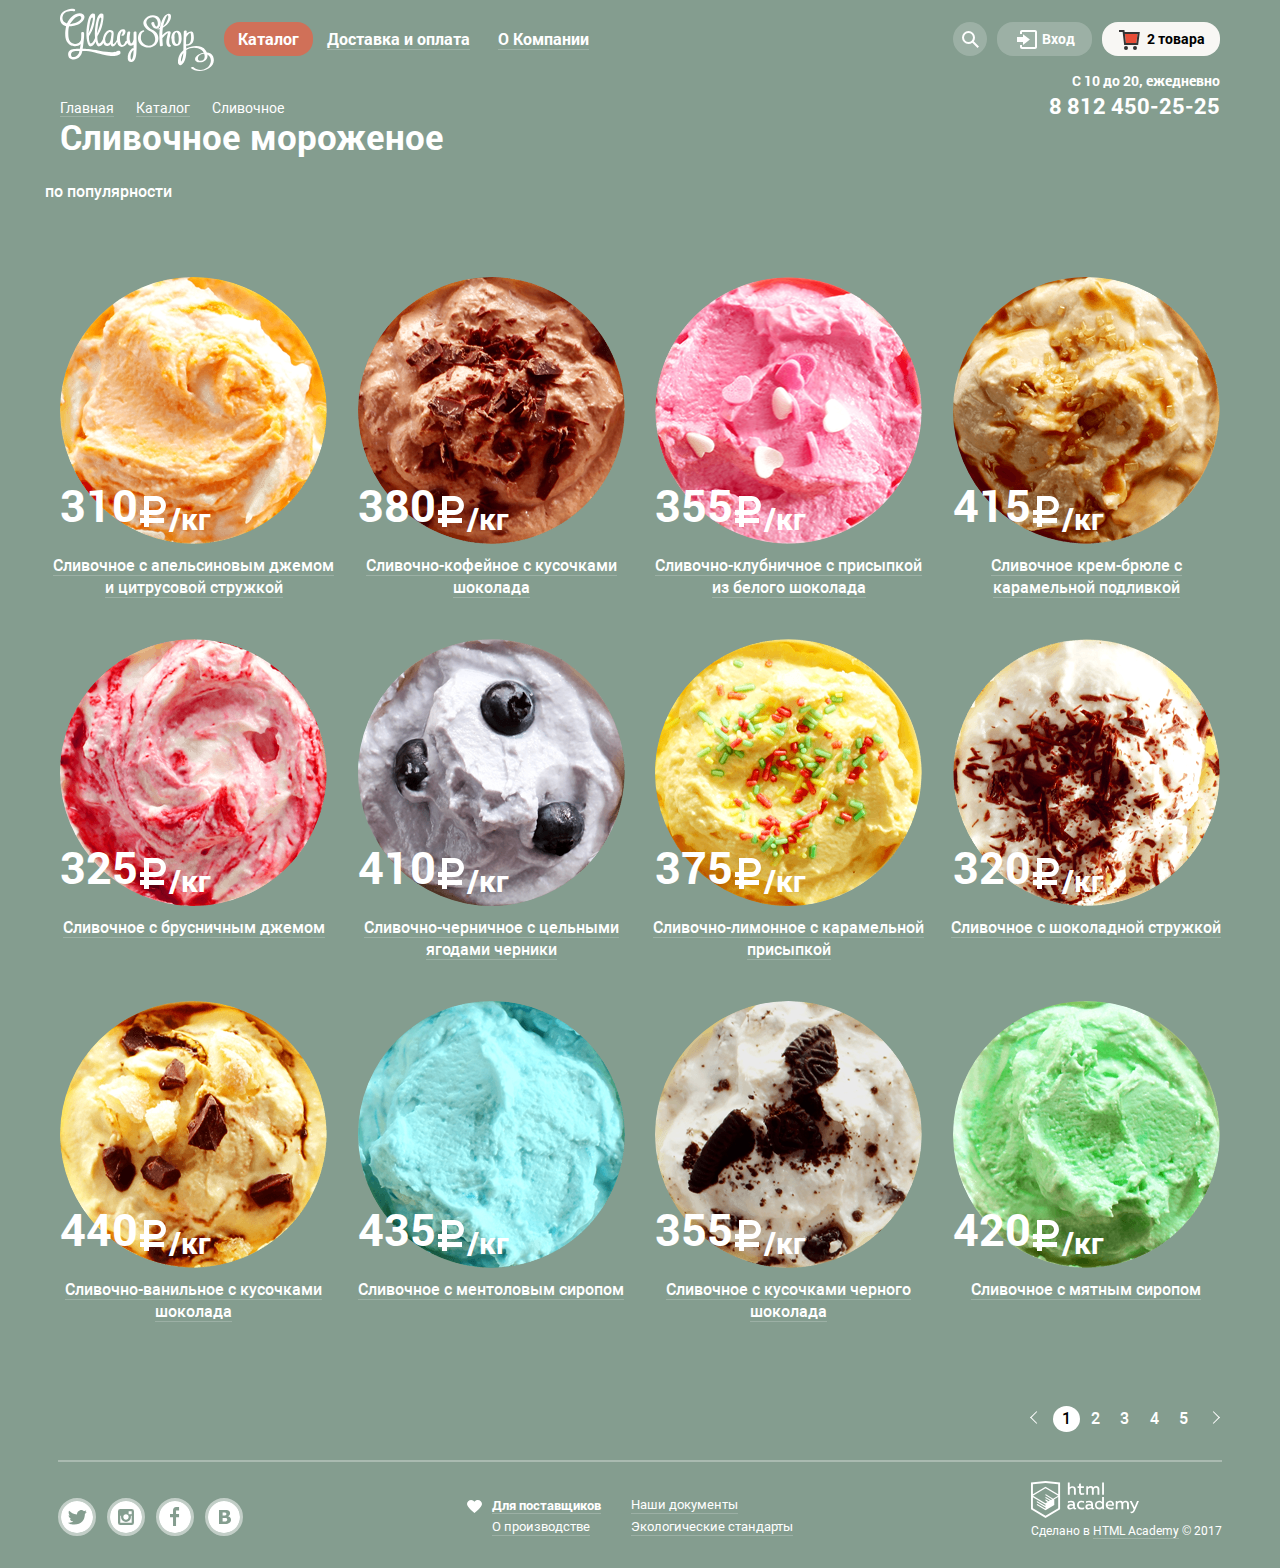
==== commit 28c99f54: "breadcrumbs" ====
--- a/catalog.html
+++ b/catalog.html
@@ -149,23 +149,19 @@
 </header>
 <main class="main container">
     <div class="main-content">
-<ul class="breadcrumbs">
-    <li><a href="#">Главная</a></li>
-    <li><a href="#">Каталог</a></li>
-    <li>Сливочное</li>
-</ul>
+        <div class="breadcrumbs">
+          <ul class="breadcrumbs-list">
+           <li><a href="#">Главная</a></li>
+           <li><a href="#">Каталог</a></li>
+           <li>Сливочное</li>
+          </ul>
+        </div>
     <h1>Сливочное мороженое</h1>
     <section class="filters">
         <h2 class="visually-hidden">Список фильтров</h2>
         <form class="filter" method="get" action="https://echo.htmlacademy.ru">
-        <select class="sorting">
-            <option>по популярности</option>
-            <option>сначала недорогие</option>
-            <option>сначала дорогие</option>
-            <option>по жирности</option>
-        </select>
-            <input type="range" min="0" max="100" step="1" value="50">
-        </form>
+        <div class="sorting">
+            по популярности
     </section>
     <section class="products">
         <div class="card-product">
@@ -292,19 +288,15 @@
     <div class="pagination">
         <ul class="pagination-list">
             <li>
-                <span>
-                    <img src="">
-                </span>
+                <span class="arrow-left"></span>
             </li>
-            <li> <a href="#">1</a> </li>
+            <li> <a href="#" class="active">1</a> </li>
             <li> <a href="#">2</a> </li>
             <li> <a href="#">3</a> </li>
             <li> <a href="#">4</a> </li>
             <li> <a href="#">5</a> </li>
             <li>
-                <a href="#">
-                    <img src="./img/forward.png">
-                </a>
+                <a href="#" class="arrow-right"></a>
             </li>
         </ul>
     </div>
--- a/styles.css
+++ b/styles.css
@@ -78,9 +78,26 @@
     line-height: 24px;
     font-weight: 700;
     color: #ffffff;
+    text-shadow: 0px 2px 5px rgba(160, 32, 11, 0.76);
     background-image: linear-gradient(90deg, rgb(231, 74, 53) 0%, rgb(242, 104, 67) 100%);
     box-shadow: 0px 1px 2px 0px rgba(172, 16, 0, 0.004);
     white-space: nowrap;
+}
+
+
+
+.button:active {
+    background-image: linear-gradient( 90deg, rgb(242,104,67) 0%, rgb(231,74,53) 100%);
+    box-shadow: inset 0px 2px 2px 0px rgba(148, 39, 24, 0.004);
+}
+
+
+h1 {
+    font-size: 35px;
+    font-weight: 700;
+    line-height: 41px;
+    margin: 0;
+    padding: 0 15px;
 }
 
 .visually-hidden {
@@ -108,7 +125,7 @@
     font-size: 16px;
     line-height: 18px;
     font-weight: 700;
-    margin: 0 2.2%;
+    margin: 0 20px;
 }
 
 .header-content .logo {
@@ -506,7 +523,46 @@
 
 /*MAIN*/
 .main-content {
-    margin: 0 10px;
+    margin: 0 5px;
+}
+
+.breadcrumbs {
+    display: flex;
+    justify-content: flex-start;
+    margin-top: 25px;
+
+}
+
+.breadcrumbs-list {
+    display: flex;
+    flex-wrap: wrap;
+    list-style: none;
+    margin: 0;
+    padding: 0 290px 0 15px;
+}
+
+.breadcrumbs-list li {
+    font-size: 14px;
+    font-weight: 400;
+    line-height: 16px;
+}
+
+.breadcrumbs-list li {
+    margin-right: 22px;
+}
+
+.breadcrumbs-list a:hover {
+    color: rgb(255, 188, 158);
+    border-bottom: 1px solid rgb(255, 188, 158);
+}
+.breadcrumbs-list a:active {
+    color: rgb(255, 188, 158);
+    border: none;
+}
+
+.filter {
+    margin-top: 24px;
+    margin-bottom: 39px;
 }
 
 .products {
@@ -633,19 +689,26 @@
 }
 
 .pagination {
-    margin-top: 85px;
-    margin-bottom: 30px;
+    margin-top: 78px;
+    margin-bottom: 28px;
+    display: flex;
+    justify-content: flex-end;
 }
 
 .pagination-list {
     display: flex;
-    justify-content: flex-end;
+    width: 188px;
+    justify-content: space-around;
     list-style: none;
     padding: 0;
-    margin: 0;
-}
-
-.pagination-list li {
+    margin: 0 16px 0 0;
+}
+
+.pagination-list a {
+    border: none;
+    font-size: 16px;
+    line-height: 18px;
+    font-weight: 500;
     width: 27px;
     height: 26px;
     border-radius: 50%;
@@ -655,37 +718,61 @@
     transition: all .3s;
 }
 
-.pagination-list li:not(:first-child):not(:last-child):hover {
+.pagination-list a:hover {
     background-color: rgba(255, 255, 255, 0.2);
-}
-.pagination-list li:not(:first-child):not(:last-child):active {
+    color: #ffffff;
+}
+.pagination-list a:active {
     background-color: #ffffff;
+    color: #000000;
+}
+
+.pagination .pagination-list .arrow-left {
+    display: inline-block;
+    width: 9px;
+    height: 9px;
+    background-color: transparent;
+    border-top: 1px solid #ffffff;
+    border-left: 1px solid #ffffff;
+    transform: rotate(-45deg);
+    transition: all .3s;
+    cursor: pointer;
+    border-radius: 0px;
+}
+
+.pagination .pagination-list .arrow-right {
+    display: inline-block;
+    width: 9px;
+    height: 9px;
+    background-color: transparent;
+    border-top: 1px solid #ffffff;
+    border-right: 1px solid #ffffff;
+    transform: rotate(45deg);
+    transition: all .3s;
+    cursor: pointer;
+    border-radius: 0px;
 }
 
 .pagination-list li:first-child {
-
-}
-
-.pagination-list a {
-    border: none;
-    font-size: 16px;
-    line-height: 18px;
-    font-weight: 500;
-    transition: all .3s;
-}
-
-.pagination-list li:hover a {
-    color: #ffffff;
-}
-
-.pagination-list li:not(:last-child):active a {
-    color: #000000;
-}
-
-
-/*FOOTER*/
+    margin-right: 10px;
+}
+
+.pagination-list li:last-child {
+    margin-left: 10px;
+}
+
+.pagination-list .arrow-left:hover,
+.pagination-list .arrow-right:hover {
+    border-color: rgb(255, 188, 158);;
+}
+
+.pagination-list .active {
+    color: #000000!important;
+    background-color: #ffffff!important;
+}
+
+             /*FOOTER*/
 .footer {
-    min-height: 108px;
     font-size: 13px;
     line-height: 16px;
     font-weight: 400;
@@ -696,9 +783,10 @@
 }
 
 .footer-content {
+    min-height: 108px;
     display: flex;
     justify-content: space-between;
-    margin: 0 2.2%;
+    margin: 0 18px;
 }
 
 .footer-content-inner {
@@ -773,12 +861,12 @@
 }
 
 .footer-link:hover {
-    color: rgb(255, 188, 158);;
+    color: rgb(255, 188, 158);
     border-bottom: 1px solid rgb(255, 188, 158);
 }
 
 .footer-link:active {
-    color: rgb(255, 188, 158);;
+    color: rgb(255, 188, 158);
     border: none;
 }
 
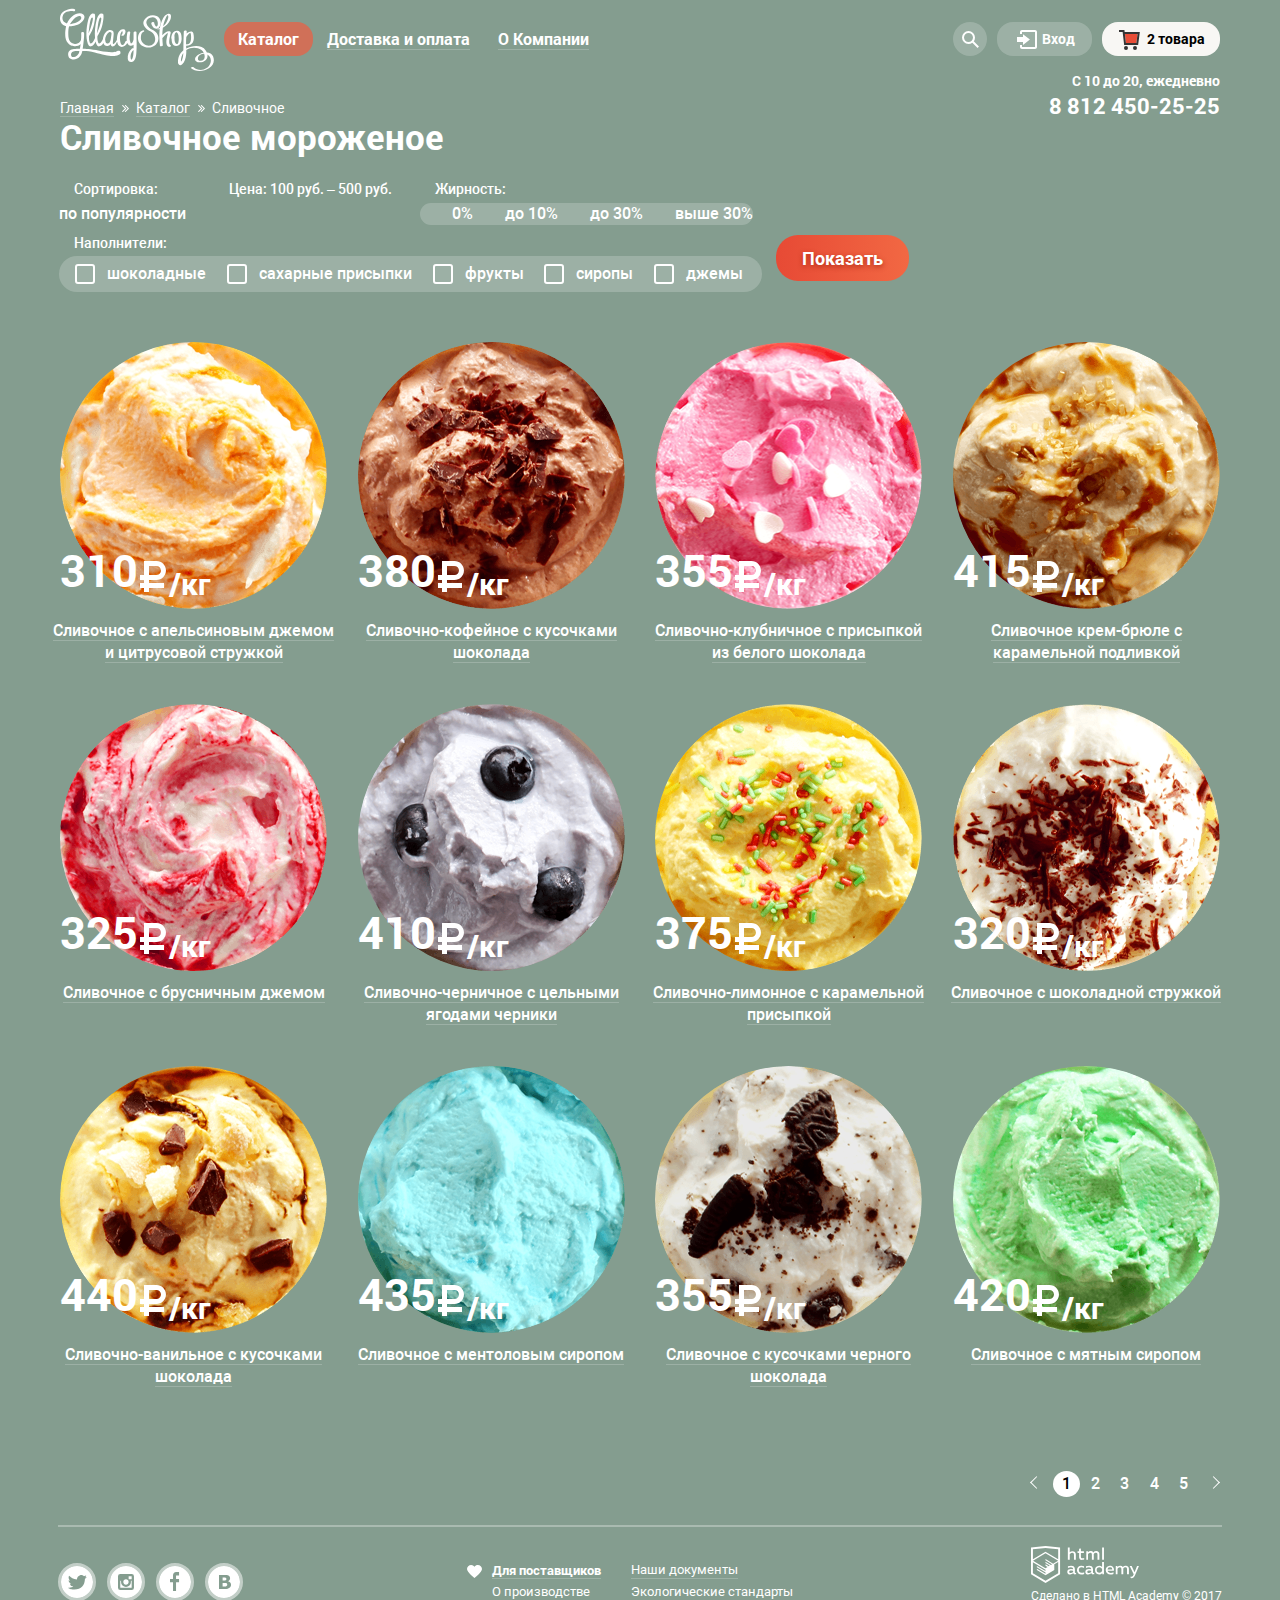
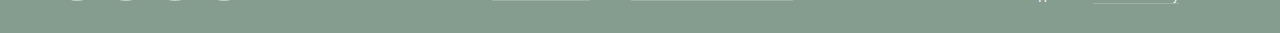
==== commit 66c48723: "filters" ====
--- a/catalog.html
+++ b/catalog.html
@@ -160,8 +160,55 @@
     <section class="filters">
         <h2 class="visually-hidden">Список фильтров</h2>
         <form class="filter" method="get" action="https://echo.htmlacademy.ru">
+            <fieldset>
+                <legend>Сортировка:</legend>
         <div class="sorting">
             по популярности
+        </div>
+            </fieldset>
+            <fieldset>
+                <legend>Цена: 100 руб. – 500 руб.</legend>
+                <div></div>
+            </fieldset>
+            <fieldset>
+                <legend>Жирность:</legend>
+                <ul class="fat-list">
+                    <li class="filter-option">
+                        <label><input class="visually-hidden filter-input filter-input-radio" type="radio" name="product-grupp" value="0%">0%</label>
+                    </li>
+                    <li class="filter-option">
+                        <label><input class="visually-hidden filter-input filter-input-radio" type="radio" name="product-grupp" value="before 10%" checked>до 10%</label>
+                    </li>
+                    <li class="filter-option">
+                        <label><input class="visually-hidden filter-input filter-input-radio" type="radio" name="product-grupp" value="before 30%">до 30%</label>
+                    </li>
+                    <li class="filter-option">
+                        <label><input class="visually-hidden filter-input filter-input-radio" type="radio" name="product-grupp" value="above 30%">выше 30%</label>
+                    </li>
+                </ul>
+            </fieldset>
+            <fieldset>
+                <legend>Наполнители:</legend>
+                <ul class="fillers-list">
+                    <li class="filter-option">
+                        <label><input class="visually-hidden filter-input filter-input-checkbox" type="checkbox" name="chocolate" checked>шоколадные</label>
+                    </li>
+                    <li class="filter-option">
+                        <label><input class="visually-hidden filter-input filter-input-checkbox" type="checkbox" name="sugar powders" checked>сахарные присыпки</label>
+                    </li>
+                    <li class="filter-option">
+                        <label><input class="visually-hidden filter-input filter-input-checkbox" type="checkbox" name="fruits">фрукты</label>
+                    </li>
+                    <li class="filter-option">
+                        <label><input class="visually-hidden filter-input filter-input-checkbox" type="checkbox" name="syrups">сиропы</label>
+                    </li>
+                    <li class="filter-option">
+                        <label><input class="visually-hidden filter-input filter-input-checkbox" type="checkbox" name="jams">джемы</label>
+                    </li>
+                </ul>
+            </fieldset>
+            <button type="submit" class="filter-button button">Показать</button>
+        </form>
     </section>
     <section class="products">
         <div class="card-product">
--- a/styles.css
+++ b/styles.css
@@ -549,6 +549,7 @@
 
 .breadcrumbs-list li {
     margin-right: 22px;
+    position: relative;
 }
 
 .breadcrumbs-list a:hover {
@@ -560,9 +561,66 @@
     border: none;
 }
 
+.breadcrumbs-list li:not(:last-child)::after {
+    content: "";
+    width: 7px;
+    height: 7px;
+    position: absolute;
+    right: -15px;
+    top: 5px;
+    background-image: url("./img/svg/arrow.svg");
+}
+
 .filter {
+    display: flex;
+    flex-wrap: wrap;
+    align-items: flex-start;
     margin-top: 24px;
-    margin-bottom: 39px;
+    margin-bottom: 5px;
+}
+
+.filter ul {
+    display: flex;
+    list-style: none;
+    position: relative;
+    margin: 0;
+    padding: 0;
+    background-color: rgba(255, 255, 255, 0.2);
+    border-radius: 18px;
+}
+
+.filter .fillers-list {
+    justify-content: space-between;
+    min-width: 703px;
+    padding: 7px 19px 7px 16px;
+}
+
+.filter fieldset {
+    border: none;
+}
+
+.fillers-list li::before {
+    content: "";
+    position: absolute;
+    top: 8px;
+    width: 20px;
+    height: 20px;
+    border: 2px solid #ffffff;
+    border-radius: 3px;
+}
+
+.filter legend {
+    font-size: 14px;
+    font-weight: 500;
+    line-height: 16px;
+    margin-left: 15px;
+}
+
+.filter label {
+    font-size: 16px;
+    font-weight: 500;
+    line-height: 18px;
+    margin-left: 32px;
 }
 
 .products {
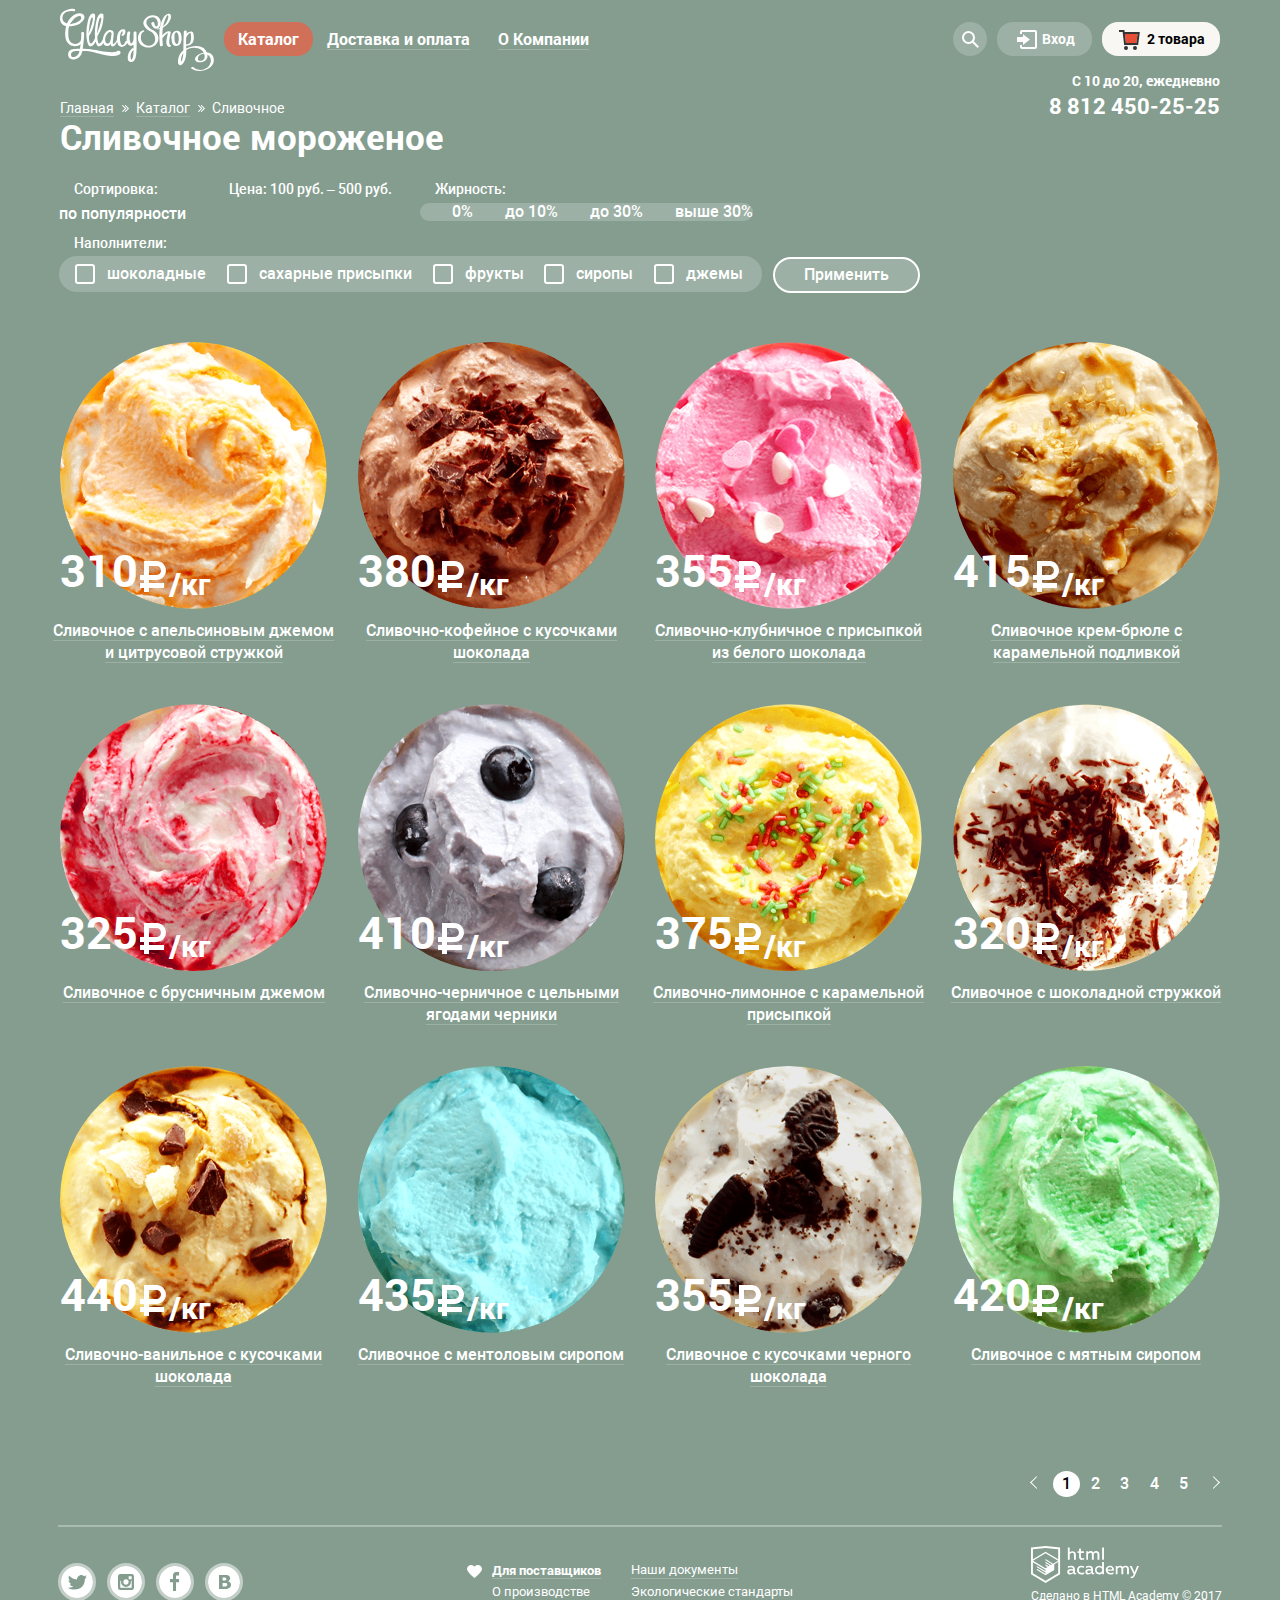
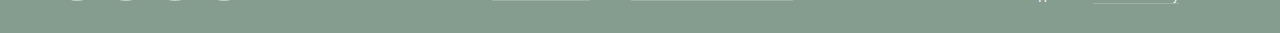
==== commit be1b5cf7: "filters-button" ====
--- a/catalog.html
+++ b/catalog.html
@@ -190,24 +190,39 @@
             <fieldset>
                 <legend>Наполнители:</legend>
                 <ul class="fillers-list">
-                    <li class="filter-option">
-                        <label><input class="visually-hidden filter-input filter-input-checkbox" type="checkbox" name="chocolate" checked>шоколадные</label>
-                    </li>
-                    <li class="filter-option">
-                        <label><input class="visually-hidden filter-input filter-input-checkbox" type="checkbox" name="sugar powders" checked>сахарные присыпки</label>
-                    </li>
-                    <li class="filter-option">
-                        <label><input class="visually-hidden filter-input filter-input-checkbox" type="checkbox" name="fruits">фрукты</label>
-                    </li>
-                    <li class="filter-option">
-                        <label><input class="visually-hidden filter-input filter-input-checkbox" type="checkbox" name="syrups">сиропы</label>
-                    </li>
-                    <li class="filter-option">
-                        <label><input class="visually-hidden filter-input filter-input-checkbox" type="checkbox" name="jams">джемы</label>
+                    <li>
+                        <label class="filter-option">
+                            <input class="visually-hidden filter-input filter-input-checkbox" type="checkbox" name="chocolate" checked>
+                            <span>шоколадные</span>
+                        </label>
+                    </li>
+                    <li>
+                        <label class="filter-option">
+                            <input class="visually-hidden filter-input filter-input-checkbox" type="checkbox" name="sugar powders" checked>
+                            <span>сахарные присыпки</span>
+                        </label>
+                    </li>
+                    <li>
+                        <label class="filter-option">
+                            <input class="visually-hidden filter-input filter-input-checkbox" type="checkbox" name="fruits">
+                            <span>фрукты</span>
+                        </label>
+                    </li>
+                    <li>
+                        <label class="filter-option">
+                            <input class="visually-hidden filter-input filter-input-checkbox" type="checkbox" name="syrups">
+                            <span>сиропы</span>
+                        </label>
+                    </li>
+                    <li>
+                        <label class="filter-option">
+                            <input class="visually-hidden filter-input filter-input-checkbox" type="checkbox" name="jams">
+                            <span>джемы</span>
+                        </label>
                     </li>
                 </ul>
             </fieldset>
-            <button type="submit" class="filter-button button">Показать</button>
+            <button type="submit" class="filter-button button">Применить</button>
         </form>
     </section>
     <section class="products">
--- a/styles.css
+++ b/styles.css
@@ -582,7 +582,6 @@
 .filter ul {
     display: flex;
     list-style: none;
-    position: relative;
     margin: 0;
     padding: 0;
     background-color: rgba(255, 255, 255, 0.2);
@@ -599,10 +598,11 @@
     border: none;
 }
 
-.fillers-list li::before {
+.fillers-list label::before {
     content: "";
     position: absolute;
-    top: 8px;
+    top: 0;
+    left: 0;
     width: 20px;
     height: 20px;
     border: 2px solid #ffffff;
@@ -616,11 +616,25 @@
     margin-left: 15px;
 }
 
-.filter label {
+.filter .filter-option {
+    position: relative;
     font-size: 16px;
     font-weight: 500;
     line-height: 18px;
-    margin-left: 32px;
+    padding-left: 32px;
+}
+
+.filter-button {
+    font-size: 16px;
+    font-weight: 500;
+    line-height: 18px;
+    padding: 7px 29px;
+    border: 2px solid #ffffff;
+    background-image: none;
+    text-shadow: none;
+    background-color: rgba(255, 255, 255, 0.2);
+    margin-top: 22px;
+    margin-left: -3px;
 }
 
 .products {
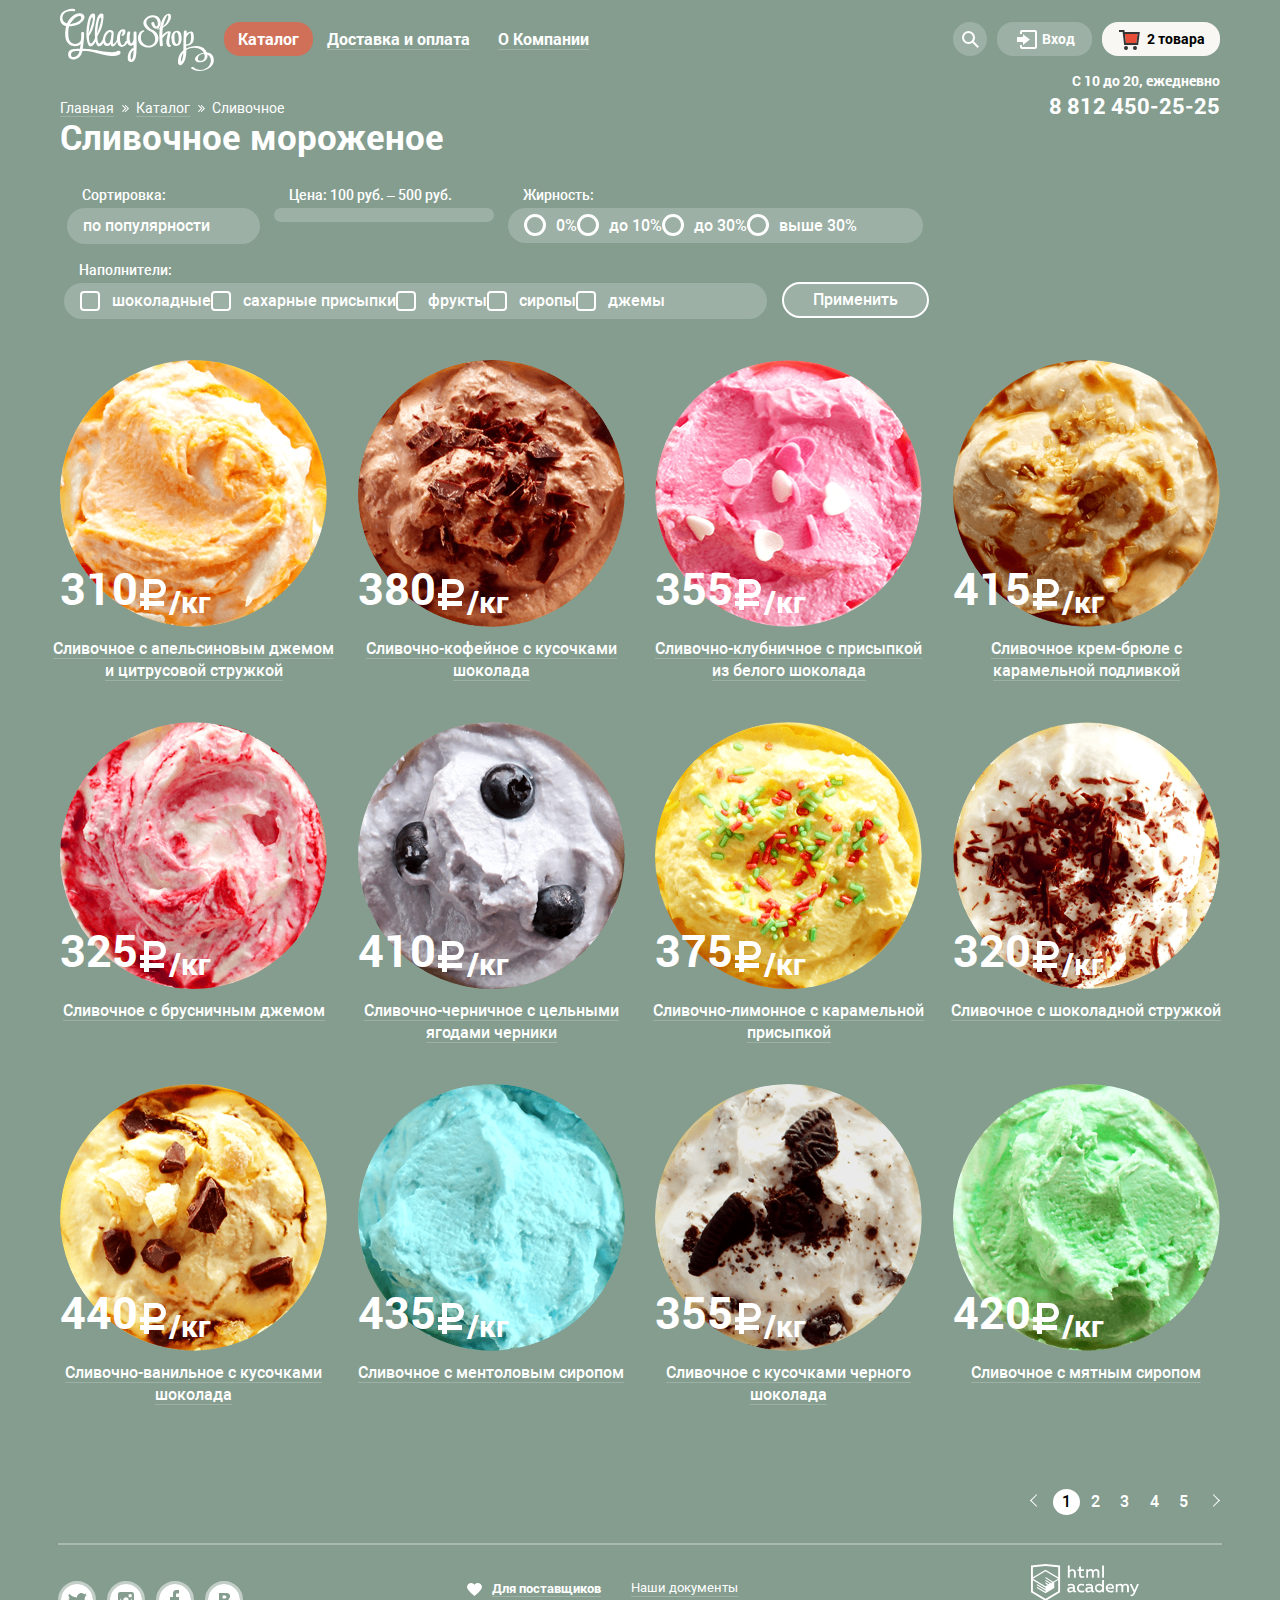
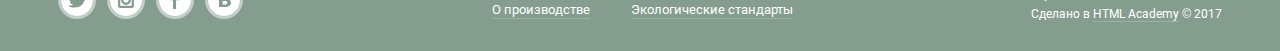
==== commit 2bf7762f: "filters-catalog" ====
--- a/catalog.html
+++ b/catalog.html
@@ -162,34 +162,46 @@
         <form class="filter" method="get" action="https://echo.htmlacademy.ru">
             <fieldset>
                 <legend>Сортировка:</legend>
-        <div class="sorting">
+        <div class="filter-list sorting-list">
             по популярности
         </div>
             </fieldset>
             <fieldset>
                 <legend>Цена: 100 руб. – 500 руб.</legend>
-                <div></div>
+                <div class="filter-list price-list"></div>
             </fieldset>
             <fieldset>
                 <legend>Жирность:</legend>
-                <ul class="fat-list">
+                <ul class="filter-list fat-list">
                     <li class="filter-option">
-                        <label><input class="visually-hidden filter-input filter-input-radio" type="radio" name="product-grupp" value="0%">0%</label>
+                        <label>
+                            <input class="visually-hidden filter-input filter-input-radio" type="radio" name="product-grupp" value="0%">
+                            <span>0%</span>
+                        </label>
                     </li>
                     <li class="filter-option">
-                        <label><input class="visually-hidden filter-input filter-input-radio" type="radio" name="product-grupp" value="before 10%" checked>до 10%</label>
+                        <label>
+                            <input class="visually-hidden filter-input filter-input-radio" type="radio" name="product-grupp" value="before 10%" checked>
+                            <span>до 10%</span>
+                        </label>
                     </li>
                     <li class="filter-option">
-                        <label><input class="visually-hidden filter-input filter-input-radio" type="radio" name="product-grupp" value="before 30%">до 30%</label>
+                        <label>
+                            <input class="visually-hidden filter-input filter-input-radio" type="radio" name="product-grupp" value="before 30%">
+                            <span>до 30%</span>
+                        </label>
                     </li>
                     <li class="filter-option">
-                        <label><input class="visually-hidden filter-input filter-input-radio" type="radio" name="product-grupp" value="above 30%">выше 30%</label>
+                        <label>
+                            <input class="visually-hidden filter-input filter-input-radio" type="radio" name="product-grupp" value="above 30%">
+                            <span>выше 30%</span>
+                        </label>
                     </li>
                 </ul>
             </fieldset>
             <fieldset>
                 <legend>Наполнители:</legend>
-                <ul class="fillers-list">
+                <ul class="filter-list fillers-list">
                     <li>
                         <label class="filter-option">
                             <input class="visually-hidden filter-input filter-input-checkbox" type="checkbox" name="chocolate" checked>
@@ -222,7 +234,7 @@
                     </li>
                 </ul>
             </fieldset>
-            <button type="submit" class="filter-button button">Применить</button>
+            <button type="submit" class="filter-button">Применить</button>
         </form>
     </section>
     <section class="products">
--- a/styles.css
+++ b/styles.css
@@ -571,31 +571,53 @@
     background-image: url("./img/svg/arrow.svg");
 }
 
+.filters {
+    margin: 24px auto 5px 15px;
+    width: 870px;
+}
+
 .filter {
     display: flex;
+    justify-content: flex-start;
     flex-wrap: wrap;
+    justify-content: space-around;
     align-items: flex-start;
-    margin-top: 24px;
-    margin-bottom: 5px;
-}
-
-.filter ul {
-    display: flex;
+}
+
+.filter-list {
+    display: flex;
+    padding: 0;
     list-style: none;
     margin: 0;
-    padding: 0;
     background-color: rgba(255, 255, 255, 0.2);
     border-radius: 18px;
 }
 
-.filter .fillers-list {
-    justify-content: space-between;
+.sorting-list {
+    min-width: 193px;
+    padding: 7px 19px 7px 16px;
+}
+
+.price-list {
+    min-width: 220px;
+    padding: 7px 19px 7px 16px;
+}
+
+.fillers-list {
     min-width: 703px;
     padding: 7px 19px 7px 16px;
 }
 
+.fat-list {
+    min-width: 415px;
+    padding: 9px 19px 8px 16px;
+}
+
 .filter fieldset {
     border: none;
+    padding: 0;
+    margin-top: 6px;
+    margin-bottom: 12px;
 }
 
 .fillers-list label::before {
@@ -606,7 +628,42 @@
     width: 20px;
     height: 20px;
     border: 2px solid #ffffff;
-    border-radius: 3px;
+    border-radius: 4px;
+}
+
+.fillers-list label::after {
+    content: url("./img/svg/check.svg");
+    position: absolute;
+    left: 0;
+    top: -2px;
+    width: 30px;
+    height: 30px;
+    opacity: 0;
+    transition: opacity 400ms;
+}
+
+.fat-list label::before {
+    content: "";
+    position: absolute;
+    top: -3px;
+    left: 0px;
+    width: 22px;
+    height: 22px;
+    border: 3px solid #ffffff;
+    border-radius: 50%;
+}
+
+.fat-list label::after {
+    content: "";
+    width: 8px;
+    height: 8px;
+    background-color: #ffffff;
+    border-radius: 50%;
+    position: absolute;
+    left: 7px;
+    top: 4px;
+    opacity: 0;
+    transition: opacity 400ms;
 }
 
 .filter legend {
@@ -614,6 +671,7 @@
     font-weight: 500;
     line-height: 16px;
     margin-left: 15px;
+    margin-bottom: 5px;
 }
 
 .filter .filter-option {
@@ -625,21 +683,24 @@
 }
 
 .filter-button {
+    display: inline-block;
+    border-radius: 22px;
     font-size: 16px;
     font-weight: 500;
     line-height: 18px;
     padding: 7px 29px;
     border: 2px solid #ffffff;
-    background-image: none;
-    text-shadow: none;
     background-color: rgba(255, 255, 255, 0.2);
-    margin-top: 22px;
-    margin-left: -3px;
+    color: #ffffff;
+    margin-top: 26px;
+    margin-left: 10px;
+    white-space: nowrap;
 }
 
 .products {
     display: flex;
     flex-wrap: wrap;
+    margin-top: -11px;
 }
 
 .card-product {
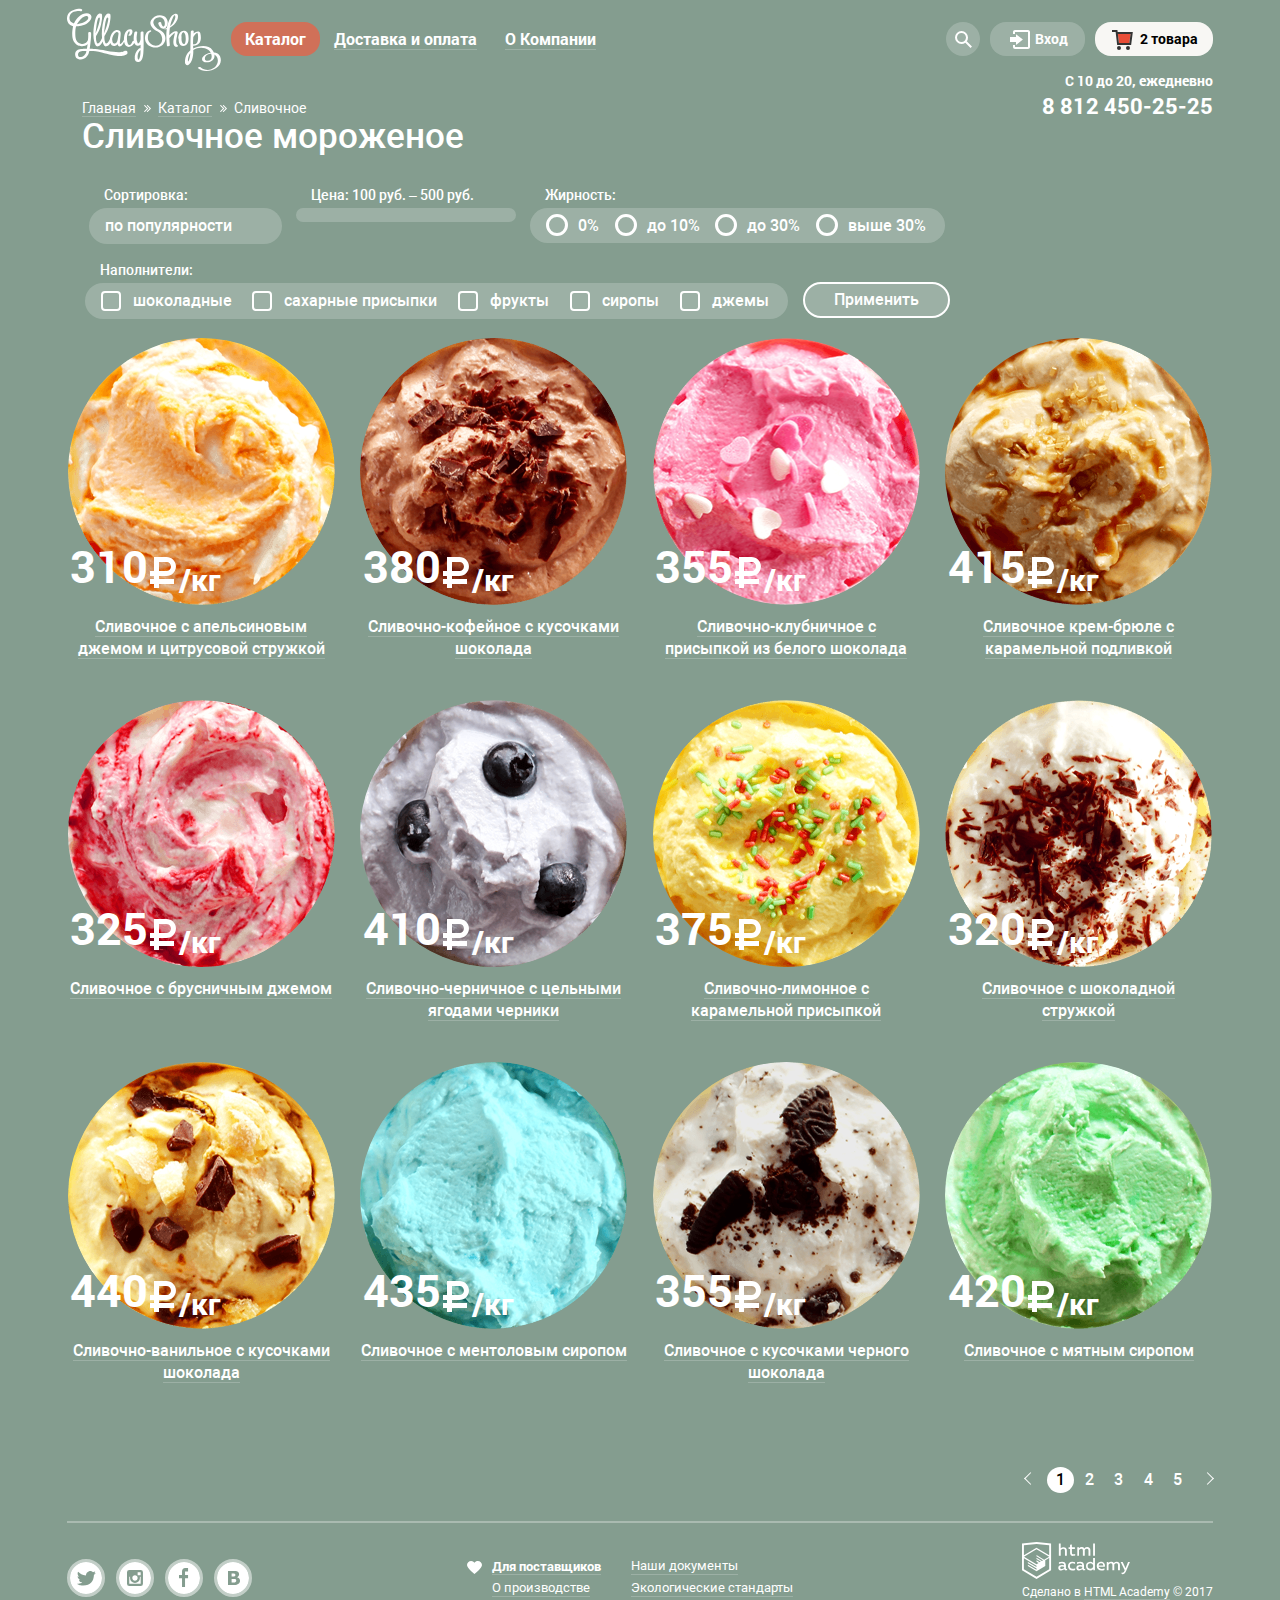
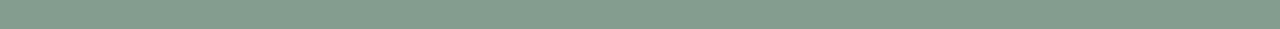
==== commit 65397ef5: "form-shadow" ====
--- a/catalog.html
+++ b/catalog.html
@@ -53,7 +53,7 @@
                 <div class="hide-box-wrapper search-position">
                     <div class="hide-box-inner">
                         <label>
-                            <input class="search-form" type="text" placeholder="Что ищем?">
+                            <input class="c-input search-form" type="text" placeholder="Что ищем?">
                         </label>
                     </div>
                 </div>
@@ -74,9 +74,9 @@
                     <div class="hide-box-inner">
                         <form class="entrance-form">
                             <label for="e-mail" class="visually-hidden">Электронная почта</label>
-                            <input class="data-entry" type="text" id="e-mail" placeholder="Электронная почта">
+                            <input class="c-input data-entry" type="text" id="e-mail" placeholder="Электронная почта">
                             <label for="password" class="visually-hidden">Пароль</label>
-                            <input class="data-entry" type="password" id="password" placeholder="Пароль">
+                            <input class="c-input data-entry" type="password" id="password" placeholder="Пароль">
                             <div class="form-button">
                                 <button class="button" type="submit">Войти</button>
                                 <div class="link-wrapper">
--- a/styles.css
+++ b/styles.css
@@ -30,6 +30,7 @@
 }
 
 body {
+    position: relative;
     margin: 0;
     padding: 0;
     font-family: Roboto, Arial, sans-serif;
@@ -82,22 +83,40 @@
     background-image: linear-gradient(90deg, rgb(231, 74, 53) 0%, rgb(242, 104, 67) 100%);
     box-shadow: 0px 1px 2px 0px rgba(172, 16, 0, 0.004);
     white-space: nowrap;
-}
-
-
-
-.button:active {
-    background-image: linear-gradient( 90deg, rgb(242,104,67) 0%, rgb(231,74,53) 100%);
-    box-shadow: inset 0px 2px 2px 0px rgba(148, 39, 24, 0.004);
-}
-
+    cursor: pointer;
+}
+
+.c-input,
+.c-textarea {
+    padding: 10px 15px;
+    font-size: 16px;
+    font-weight: 400;
+    line-height: 24px;
+    background-color: rgba(255, 255, 255);
+    border-radius: 5px;
+    border: 1px solid rgb(178, 178, 178);
+    transition: all .3s;
+}
+
+.c-input:hover,
+.c-textarea:hover {
+    box-shadow: inset 0px 0px 0px 1px rgb(154, 154, 154);
+    border-color: rgb(154, 154, 154);
+}
 
 h1 {
+    font-size: 35px;
+    font-weight: 500;
+    line-height: 41px;
+    margin: 0;
+    padding: 0 15px;
+}
+
+h3 {
     font-size: 35px;
     font-weight: 700;
     line-height: 41px;
-    margin: 0;
-    padding: 0 15px;
+    margin: 15px 0;
 }
 
 .visually-hidden {
@@ -109,9 +128,18 @@
 }
 
 .container {
-    max-width: 1200px;
+    max-width: 900px;
     min-width: 900px;
-    margin: 0 auto;
+    margin-left: auto;
+    margin-right: auto;
+    padding: 0 20px;
+}
+
+@media screen and (min-width: 1240px) {
+    .container {
+        max-width: 1200px;
+        padding: 0 27px;
+    }
 }
 
 /*HEADER*/
@@ -125,7 +153,6 @@
     font-size: 16px;
     line-height: 18px;
     font-weight: 700;
-    margin: 0 20px;
 }
 
 .header-content .logo {
@@ -292,7 +319,6 @@
     margin-left: 25px;
     transition: all .3s;
     cursor: pointer;
-    transition: all .3s;
 }
 
 .search:hover {
@@ -307,8 +333,6 @@
     width: 311px;
     margin: 20px 15px;
     padding: 9px 10px;
-    border: 1px solid #bec0be;
-    border-radius: 5px;
     font-weight: 400;
     line-height: 24px;
     font-size: 14px;
@@ -320,6 +344,7 @@
     font-size: 14px;
     line-height: 16px;
     font-weight: 700;
+    margin-left: 10px;
 }
 
 .entrance:hover .entrance-wrapper {
@@ -338,7 +363,6 @@
 .entrance-wrapper {
     position: relative;
     padding: 9px 17px 9px 45px;
-    margin-left: 10px;
     border: none;
     background-color: rgba(255, 255, 255, 0.2);
     border-radius: 16px;
@@ -370,8 +394,9 @@
     width: 100%;
     padding: 12px 14px;
     margin-bottom: 20px;
-    border: 1px solid #bec0be;
-    border-radius: 5px;
+    font-size: 14px;
+    font-weight: 400;
+    line-height: 24px;
 }
 
 .entrance-icon {
@@ -392,6 +417,7 @@
     font-size: 14px;
     line-height: 16px;
     font-weight: 700;
+    margin-left: 10px;
 }
 
 .shopping-basket .basket-icon polygon {
@@ -416,7 +442,6 @@
 .basket-wrapper {
     position: relative;
     padding: 9px 34px 9px 45px;
-    margin-left: 10px;
     border: none;
     background-color: rgba(255, 255, 255, 0.2);
     border-radius: 16px;
@@ -522,15 +547,48 @@
 }
 
 /*MAIN*/
-.main-content {
-    margin: 0 5px;
+
+.name-slider {
+    font-size: 60px;
+    line-height: 60px;
+    font-weight: 700;
+    width: 670px;
+    margin: 315px auto 0 auto;
+    text-align: center;
+}
+
+.name-slider2 {
+    display: none;
+}
+
+.name-slider3 {
+    display: none;
+}
+
+.button-slider {
+    display: block;
+    font-size: 32px;
+    line-height: 44px;
+    font-weight: 700;
+    padding: 11px 40px;
+    border-radius: 50px;
+    margin: 30px auto 0 auto;
+}
+
+.slider-form {
+    position: relative;
+}
+
+.radio {
+    position: absolute;
+    left: 6px;
+    top: 25px;
 }
 
 .breadcrumbs {
     display: flex;
     justify-content: flex-start;
     margin-top: 25px;
-
 }
 
 .breadcrumbs-list {
@@ -578,7 +636,6 @@
 
 .filter {
     display: flex;
-    justify-content: flex-start;
     flex-wrap: wrap;
     justify-content: space-around;
     align-items: flex-start;
@@ -591,6 +648,7 @@
     margin: 0;
     background-color: rgba(255, 255, 255, 0.2);
     border-radius: 18px;
+    justify-content: space-between;
 }
 
 .sorting-list {
@@ -616,8 +674,7 @@
 .filter fieldset {
     border: none;
     padding: 0;
-    margin-top: 6px;
-    margin-bottom: 12px;
+    margin: 6px 0 12px 0;
 }
 
 .fillers-list label::before {
@@ -646,7 +703,7 @@
     content: "";
     position: absolute;
     top: -3px;
-    left: 0px;
+    left: 0;
     width: 22px;
     height: 22px;
     border: 3px solid #ffffff;
@@ -695,12 +752,15 @@
     margin-top: 26px;
     margin-left: 10px;
     white-space: nowrap;
+    cursor: pointer;
 }
 
 .products {
     display: flex;
     flex-wrap: wrap;
-    margin-top: -11px;
+    margin-top: -33px;
+    margin-left: -12px;
+    width: calc(100% + 24px);
 }
 
 .card-product {
@@ -710,7 +770,7 @@
     transition: all .3s;
 }
 
-@media screen and (min-width: 1200px) {
+@media screen and (min-width: 1240px) {
     .card-product {
         width: 25%;
         position: relative;
@@ -735,7 +795,7 @@
     margin: 10px 10px 0 10px;
 }
 
-@media screen and (min-width: 1200px) {
+@media screen and (min-width: 1240px) {
     .card-product-visible img {
         width: 267px;
         height: 267px;
@@ -747,7 +807,17 @@
     font-weight: 500;
     line-height: 22px;
     margin: 5px 0;
-    padding: 0 5px;
+    padding: 0 13px;
+}
+
+.card-product-index::before {
+    content: url("./img/hit.png");
+    width: 61px;
+    height: 61px;
+    position: absolute;
+    top: 10px;
+    left: 12px;
+    z-index: 1;
 }
 
 .card-price {
@@ -759,7 +829,7 @@
     left: 8px;
 }
 
-@media screen and (min-width: 1200px) {
+@media screen and (min-width: 1240px) {
     .card-price {
         top: 215px;
         left: 15px;
@@ -785,7 +855,7 @@
     top: 0;
 }
 
-@media screen and (min-width: 1200px) {
+@media screen and (min-width: 1240px) {
     .card-product-hide {
         width: 100%;
         height: calc(100% + 77px);
@@ -797,7 +867,7 @@
     padding: 11px 14px;
 }
 
-@media screen and (min-width: 1200px) {
+@media screen and (min-width: 1240px) {
     .card-product-hide .card-button {
         padding: 11px 18px;
     }
@@ -817,8 +887,223 @@
 }
 
 .card-link:active {
-    color: rgb(255, 188, 158);;
-    border: none;
+    color: rgb(255, 188, 158);
+    border: none;
+}
+
+.about-company {
+    background-image: url("./img/wafer.jpg");
+    background-repeat: repeat;
+    border-radius: 14px;
+    padding: 25px 20px 0 17px;
+    margin: 34px 0 40px 0;
+}
+
+.about-company h1 {
+    font-size: 24px;
+    line-height: 30px;
+    font-weight: 500;
+    color: #000000;
+    padding-left: 0;
+    padding-right: 90px;
+    margin-bottom: 22px;
+}
+
+.about-company .advantages {
+    display: flex;
+    flex-wrap: wrap;
+    font-size: 16px;
+    line-height: 22px;
+    font-weight: 400;
+    color: #000000;
+}
+
+.about-company .advantages-company {
+    position: relative;
+    width: 50%;
+    margin-bottom: 22px;
+}
+
+.about-company .advantages-company:nth-child(odd) {
+  padding-left: 58px;
+}
+
+.about-company .advantages-company:nth-child(even) {
+    padding-left: 70px;
+}
+
+.about-company .production::before {
+    position: absolute;
+    content: "";
+    width: 50px;
+    height: 50px;
+    background-image: url("./img/ice_cream.png");
+    background-repeat: no-repeat;
+    top: -15px;
+    left: 0;
+}
+
+.about-company .suppliers::before {
+    position: absolute;
+    content: "";
+    width: 50px;
+    height: 50px;
+    background-image: url("./img/cow.png");
+    background-repeat: no-repeat;
+    top: -15px;
+    left: 12px;
+}
+
+.about-company .ingredients::before {
+    position: absolute;
+    content: "";
+    width: 50px;
+    height: 50px;
+    background-image: url("./img/sheet.png");
+    background-repeat: no-repeat;
+    top: -15px;
+    left: 0;
+}
+
+.about-company .delivery::before {
+    position: absolute;
+    content: "";
+    width: 50px;
+    height: 50px;
+    background-image: url("./img/thermometr.png");
+    background-repeat: no-repeat;
+    top: -15px;
+    left: 12px;
+}
+
+.promo {
+    display: flex;
+    justify-content: space-between;
+    margin: 40px 0;
+}
+
+.promo-card {
+    display: flex;
+    flex-direction: column;
+    width: calc(50% - 10px);
+    padding-right: 21px;
+    padding-left: 20px;
+}
+
+@media screen and (min-width: 1240px) {
+    .promo-card {
+        width: calc(50% - 13px);
+    }
+}
+
+.promo1 .button {
+    margin-bottom: 22px;
+    margin-left: auto;
+}
+
+.promo-text {
+    margin-bottom: 23px;
+}
+
+@media screen and (min-width: 1240px) {
+    .promo-text {
+        margin-bottom: 45px;
+    }
+}
+
+.promo1 {
+    font-size: 18px;
+    line-height: 22px;
+    font-weight: 700;
+    color: #ffffff;
+}
+
+.promo2 {
+    font-size: 16px;
+    line-height: 22px;
+    font-weight: 400;
+    color: #000000;
+}
+
+.promo-raspberries {
+    background-image: url("./img/raspberries.jpg");
+    background-repeat: no-repeat;
+    border-radius: 14px;
+    background-size: cover;
+}
+
+.promo-chocolate {
+    background-image: url("./img/chocolate.jpg");
+    background-repeat: no-repeat;
+    border-radius: 14px;
+    background-size: cover;
+}
+
+.promo-blog {
+    color: #000000;
+    font-weight: 500;
+    background-image: url("./img/blog.jpg");
+    background-repeat: no-repeat;
+    border-radius: 14px;
+    background-size: cover;
+}
+
+.promo-blog .promo-link {
+    font-size: 24px;
+    line-height: 30px;
+    font-weight: 700;
+    color: #000000;
+}
+
+.promo-link{
+    box-shadow:0px 2px 0px 0px rgba(0,0,0,0);
+}
+
+.promo-form {
+    color: #000000;
+}
+
+#map {
+    width: calc(100% + 40px);
+    height: 430px;
+    padding: 0;
+    margin-left: -20px;
+    background-color: #a7a8ab;
+}
+
+@media screen and (min-width: 1240px) {
+    #map {
+        width: calc(100% + 54px);
+        margin-left: -27px;
+    }
+}
+
+.address {
+    position: relative;
+}
+
+.address .feedback {
+    position: absolute;
+    right: 0;
+    top: 63px;
+    font-size: 14px;
+    line-height: 20px;
+    font-weight: 400;
+    color: #000000;
+    width: 302px;
+    padding: 30px 25px;
+    background-color: #fdfdfc;
+    border-radius: 15px;
+    z-index: 1;
+}
+
+.feedback .bold {
+    font-size: 18px;
+    line-height: 24px;
+}
+
+.feedback .block {
+    margin-bottom: 25px;
 }
 
 .pagination {
@@ -834,7 +1119,7 @@
     justify-content: space-around;
     list-style: none;
     padding: 0;
-    margin: 0 16px 0 0;
+    margin: 0;
 }
 
 .pagination-list a {
@@ -883,7 +1168,7 @@
     transform: rotate(45deg);
     transition: all .3s;
     cursor: pointer;
-    border-radius: 0px;
+    border-radius: 0;
 }
 
 .pagination-list li:first-child {
@@ -896,14 +1181,13 @@
 
 .pagination-list .arrow-left:hover,
 .pagination-list .arrow-right:hover {
-    border-color: rgb(255, 188, 158);;
+    border-color: rgb(255, 188, 158);
 }
 
 .pagination-list .active {
     color: #000000!important;
     background-color: #ffffff!important;
 }
-
              /*FOOTER*/
 .footer {
     font-size: 13px;
@@ -919,7 +1203,6 @@
     min-height: 108px;
     display: flex;
     justify-content: space-between;
-    margin: 0 18px;
 }
 
 .footer-content-inner {
@@ -1007,6 +1290,106 @@
     font-weight: 700;
 }
 
+.overlay {
+    display: none;
+    width: 100%;
+    height: 100%;
+    position: absolute;
+    top: 0;
+    left: 0;
+    z-index: 2;
+    background-color: rgba(40, 40, 40, 0.5);
+}
+
+.modal-show {
+    display: block;
+}
+
+.modal {
+    border-radius: 14px;
+}
+
+.modal-feedback {
+    position: fixed;
+    top: 340px;
+    left: 50%;
+    margin-left: -240px;
+    width: 480px;
+    padding: 16px 25px 25px 20px;
+    color: #000000;
+    background-color: #f8f7f4;
+    z-index: 2;
+}
+
+.modal-feedback h4 {
+    font-size: 24px;
+    font-weight: 500;
+    line-height: 28px;
+    margin-top: 0;
+    margin-bottom: 10px;
+}
+
+.modal-close {
+    position: absolute;
+    top: 13px;
+    right: 13px;
+    width: 20px;
+    height: 20px;
+    font-size: 0;
+    background-color: transparent;
+    border: 0;
+    padding: 0;
+    cursor: pointer;
+}
+
+.modal-close::before, .modal-close::after {
+    content: "";
+    position: absolute;
+    top: 9px;
+    left: 1px;
+    width: 19px;
+    height: 2px;
+    background-color: #000000;
+}
+
+.modal-close::before {
+    transform: rotate(45deg);
+}
+
+.modal-close::after {
+    transform: rotate(-45deg);
+}
+
+.feedback-form {
+    display: flex;
+    flex-direction: column;
+}
+
+.feedback-form .button {
+    margin-left: auto;
+    margin-top: 10px;
+}
+
+.feedback-input {
+    width: 267px;
+}
+
+.c-feedback {
+    margin: 10px 0;
+}
+
+.feedback-textarea {
+    resize: none;
+}
+
+
+
+
+
+
+
+
+
 
 
 
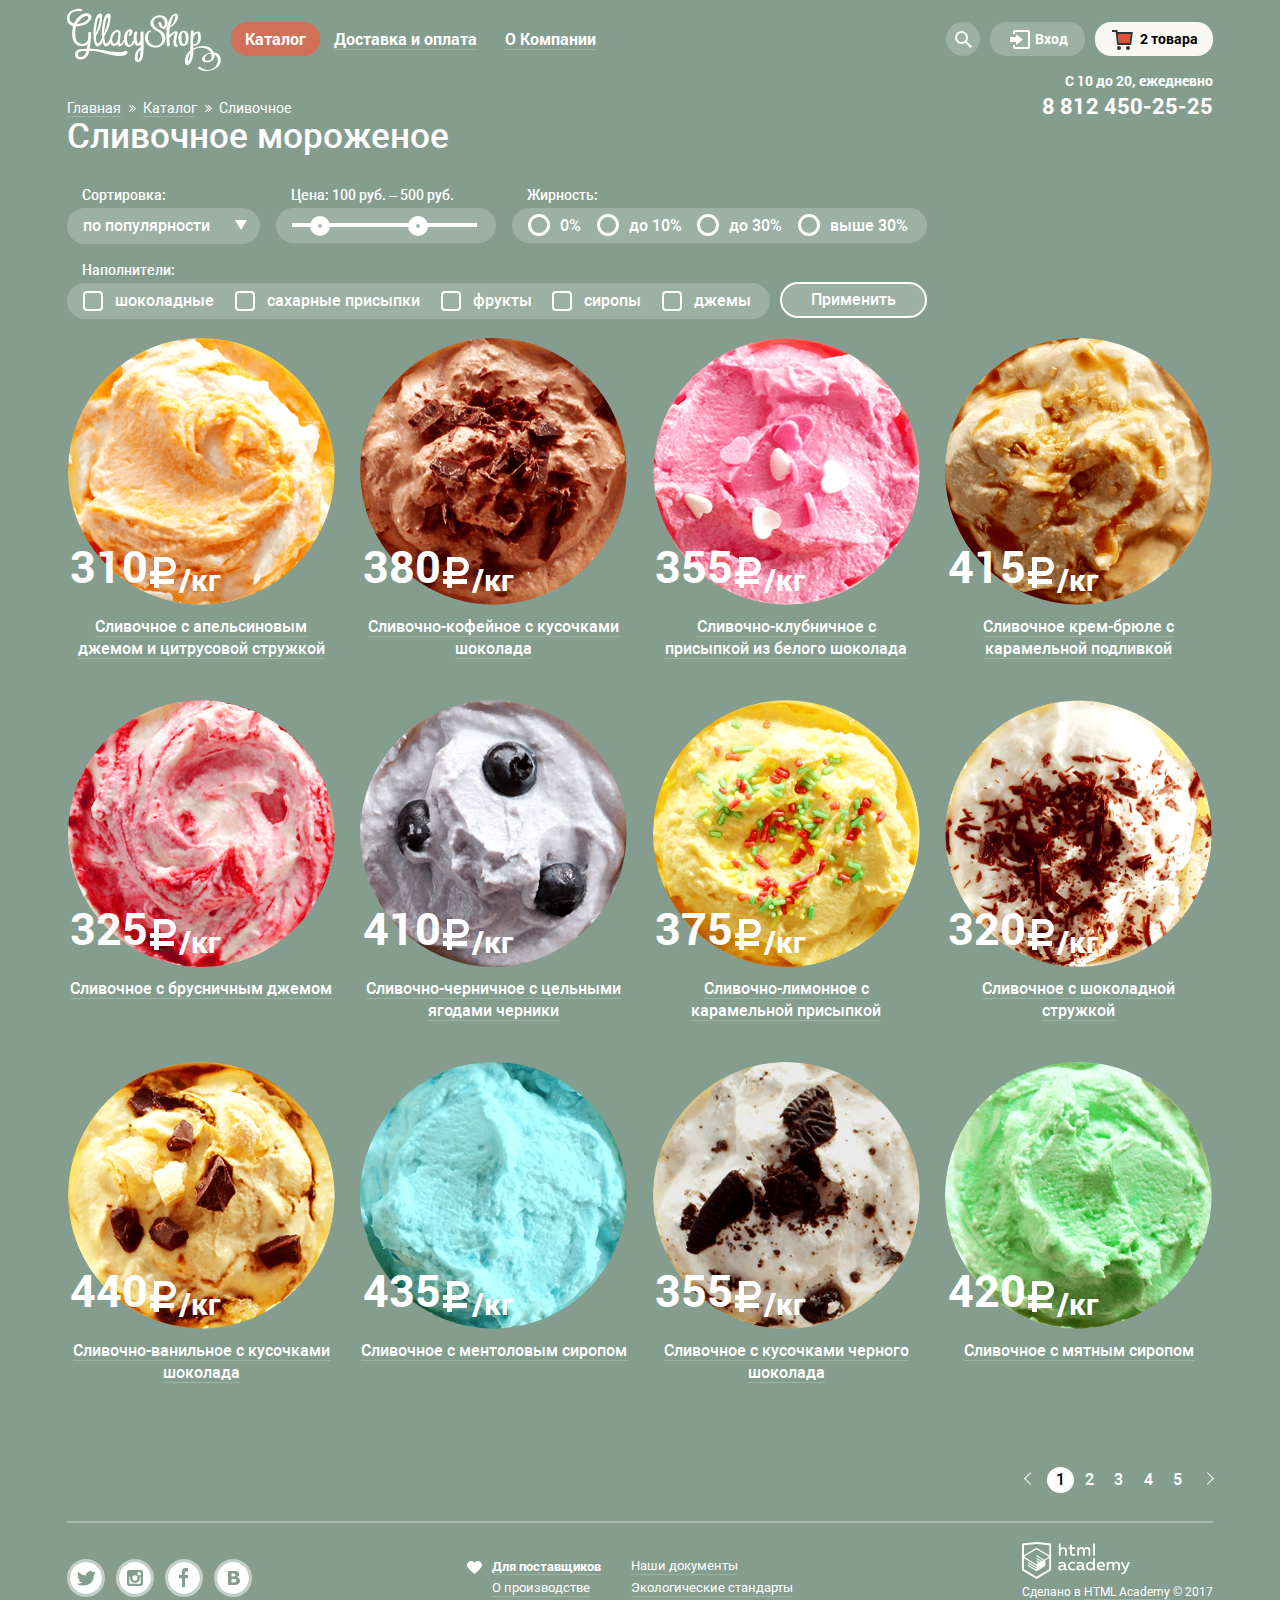
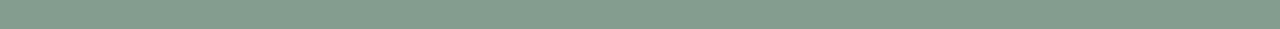
==== commit 074c6aad: "circle" ====
--- a/catalog.html
+++ b/catalog.html
@@ -163,12 +163,21 @@
             <fieldset>
                 <legend>Сортировка:</legend>
         <div class="filter-list sorting-list">
-            по популярности
+            <span>по популярности</span>
+            <div class="sorting-triangle"></div>
         </div>
             </fieldset>
             <fieldset>
                 <legend>Цена: 100 руб. – 500 руб.</legend>
-                <div class="filter-list price-list"></div>
+                <div class="filter-list price-list">
+                    <div class="circle circle-left">
+                        <div class="center-circle"></div>
+                    </div>
+                    <span class="scale"></span>
+                    <div class="circle circle-right">
+                        <div class="center-circle"></div>
+                    </div>
+                </div>
             </fieldset>
             <fieldset>
                 <legend>Жирность:</legend>
--- a/styles.css
+++ b/styles.css
@@ -72,7 +72,7 @@
 
 .button {
     display: inline-block;
-    padding: 11px 26px;
+    padding: 11px 21px;
     border: none;
     border-radius: 22px;
     font-size: 18px;
@@ -109,14 +109,14 @@
     font-weight: 500;
     line-height: 41px;
     margin: 0;
-    padding: 0 15px;
+    padding: 0;
 }
 
 h3 {
     font-size: 35px;
     font-weight: 700;
     line-height: 41px;
-    margin: 15px 0;
+    margin: 0 0 15px 0;
 }
 
 .visually-hidden {
@@ -481,6 +481,7 @@
     height: 33px;
     border-radius: 50%;
     background-size: cover;
+    background-position: center center;
     margin-right: 14px;
 }
 
@@ -585,6 +586,47 @@
     top: 25px;
 }
 
+.radio-button {
+    position: relative;
+}
+
+.radio-button1::before {
+    content: "";
+    position: absolute;
+    top: 1px;
+    left: -4px;
+    width: 20px;
+    height: 20px;
+    border: 3px solid #ffffff;
+    background-color: #ffffff;
+    border-radius: 50%;
+}
+
+
+.radio-button2::before {
+    content: "";
+    position: absolute;
+    top: 1px;
+    left: 25px;
+    width: 20px;
+    height: 20px;
+    border: 3px solid #ffffff;
+    background-color: transparent;
+    border-radius: 50%;
+}
+
+.radio-button3::before {
+    content: "";
+    position: absolute;
+    top: 1px;
+    left: 53px;
+    width: 20px;
+    height: 20px;
+    border: 3px solid #ffffff;
+    background-color: transparent;
+    border-radius: 50%;
+}
+
 .breadcrumbs {
     display: flex;
     justify-content: flex-start;
@@ -596,7 +638,7 @@
     flex-wrap: wrap;
     list-style: none;
     margin: 0;
-    padding: 0 290px 0 15px;
+    padding: 0;
 }
 
 .breadcrumbs-list li {
@@ -630,14 +672,14 @@
 }
 
 .filters {
-    margin: 24px auto 5px 15px;
-    width: 870px;
+    margin: 24px auto 5px 0;
+    width: 860px;
 }
 
 .filter {
     display: flex;
     flex-wrap: wrap;
-    justify-content: space-around;
+    justify-content: space-between;
     align-items: flex-start;
 }
 
@@ -652,13 +694,60 @@
 }
 
 .sorting-list {
+    position: relative;
     min-width: 193px;
     padding: 7px 19px 7px 16px;
 }
 
+.sorting-triangle {
+    position: absolute;
+    top: 12px;
+    right: 13px;
+    width: 0;
+    height: 0;
+    border-style: solid;
+    border-width: 10.4px 6px 0 6px;
+    border-color: #ffffff transparent transparent transparent;
+}
+
 .price-list {
+    position: relative;
     min-width: 220px;
-    padding: 7px 19px 7px 16px;
+    padding: 15px 19px 16px 16px;
+}
+
+.circle {
+    position: absolute;
+    width: 20px;
+    height: 20px;
+    background-color: #ffffff;
+    border-radius: 50%;
+}
+
+.circle-left {
+    top: 8px;
+    left: 34px;
+}
+
+.circle-right {
+    top: 8px;
+    right: 68px;
+}
+
+.center-circle {
+    position: absolute;
+    top: 8px;
+    left: 8px;
+    width: 4px;
+    height: 4px;
+    background-color: #adb6b1;
+    border-radius: 50%;
+}
+
+.scale {
+    width: 100%;
+    height: 4px;
+    background-color: #ffffff;
 }
 
 .fillers-list {
@@ -750,7 +839,6 @@
     background-color: rgba(255, 255, 255, 0.2);
     color: #ffffff;
     margin-top: 26px;
-    margin-left: 10px;
     white-space: nowrap;
     cursor: pointer;
 }
@@ -986,8 +1074,7 @@
     display: flex;
     flex-direction: column;
     width: calc(50% - 10px);
-    padding-right: 21px;
-    padding-left: 20px;
+    padding: 15px 21px 22px 20px;
 }
 
 @media screen and (min-width: 1240px) {
@@ -997,7 +1084,6 @@
 }
 
 .promo1 .button {
-    margin-bottom: 22px;
     margin-left: auto;
 }
 
@@ -1030,6 +1116,7 @@
     background-repeat: no-repeat;
     border-radius: 14px;
     background-size: cover;
+    background-position: center center;
 }
 
 .promo-chocolate {
@@ -1037,6 +1124,7 @@
     background-repeat: no-repeat;
     border-radius: 14px;
     background-size: cover;
+    background-position: center center;
 }
 
 .promo-blog {
@@ -1046,6 +1134,16 @@
     background-repeat: no-repeat;
     border-radius: 14px;
     background-size: cover;
+    background-position: center center;
+    padding-top: 23px;
+    padding-bottom: 11px;
+    padding-right: 120px;
+}
+
+@media screen and (min-width: 1240px) {
+    .promo-blog {
+        padding-right: 260px;
+    }
 }
 
 .promo-blog .promo-link {
@@ -1053,14 +1151,48 @@
     line-height: 30px;
     font-weight: 700;
     color: #000000;
-}
-
-.promo-link{
-    box-shadow:0px 2px 0px 0px rgba(0,0,0,0);
+    border-bottom: 2px solid #000000;
+}
+
+.promo-blog-new {
+    margin-bottom: 3px;
+}
+
+
+.promo-form-wrapper {
+    padding: 5px;
+    color: #000000;
+    background: repeating-linear-gradient(135deg, #ffffff, #ffffff 5px, #92cdff 0, #92cdff 10px, #fe9e90 0, #fe9e90 15px);
+    border-radius: 14px;
 }
 
 .promo-form {
-    color: #000000;
+    background-color: #fdfdfc;
+    border-radius: 14px;
+    padding: 28px 20px 35px 21px;
+}
+
+.promo-form .mailing {
+    margin-bottom: 35px;
+}
+
+.mailing-form {
+    display: flex;
+    justify-content: space-between;
+}
+
+.mailing-form .field-form {
+    width: 227px;
+}
+
+.mailing-form .button {
+    width: 130px;
+}
+
+@media screen and (min-width: 1240px) {
+    .mailing-form .field-form {
+        width: 370px;
+    }
 }
 
 #map {
@@ -1106,6 +1238,12 @@
     margin-bottom: 25px;
 }
 
+.link-feedback {
+    width: 100%;
+    padding-right: 26px;
+    padding-left: 26px;
+}
+
 .pagination {
     margin-top: 78px;
     margin-bottom: 28px;
@@ -1290,6 +1428,10 @@
     font-weight: 700;
 }
 
+.modal {
+    border-radius: 14px;
+}
+
 .overlay {
     display: none;
     width: 100%;
@@ -1301,24 +1443,21 @@
     background-color: rgba(40, 40, 40, 0.5);
 }
 
-.modal-show {
-    display: block;
-}
-
-.modal {
-    border-radius: 14px;
-}
-
 .modal-feedback {
+    display: none;
     position: fixed;
-    top: 340px;
+    top: 50%;
     left: 50%;
-    margin-left: -240px;
+    transform: translate(-50%, -50%);
     width: 480px;
     padding: 16px 25px 25px 20px;
     color: #000000;
     background-color: #f8f7f4;
-    z-index: 2;
+    z-index: 3;
+}
+
+.modal-show {
+    display: block;
 }
 
 .modal-feedback h4 {
@@ -1382,22 +1521,3 @@
     resize: none;
 }
 
-
-
-
-
-
-
-
-
-
-
-
-
-
-
-
-.main {
-    min-height: calc(900px - 182px);
-}
-
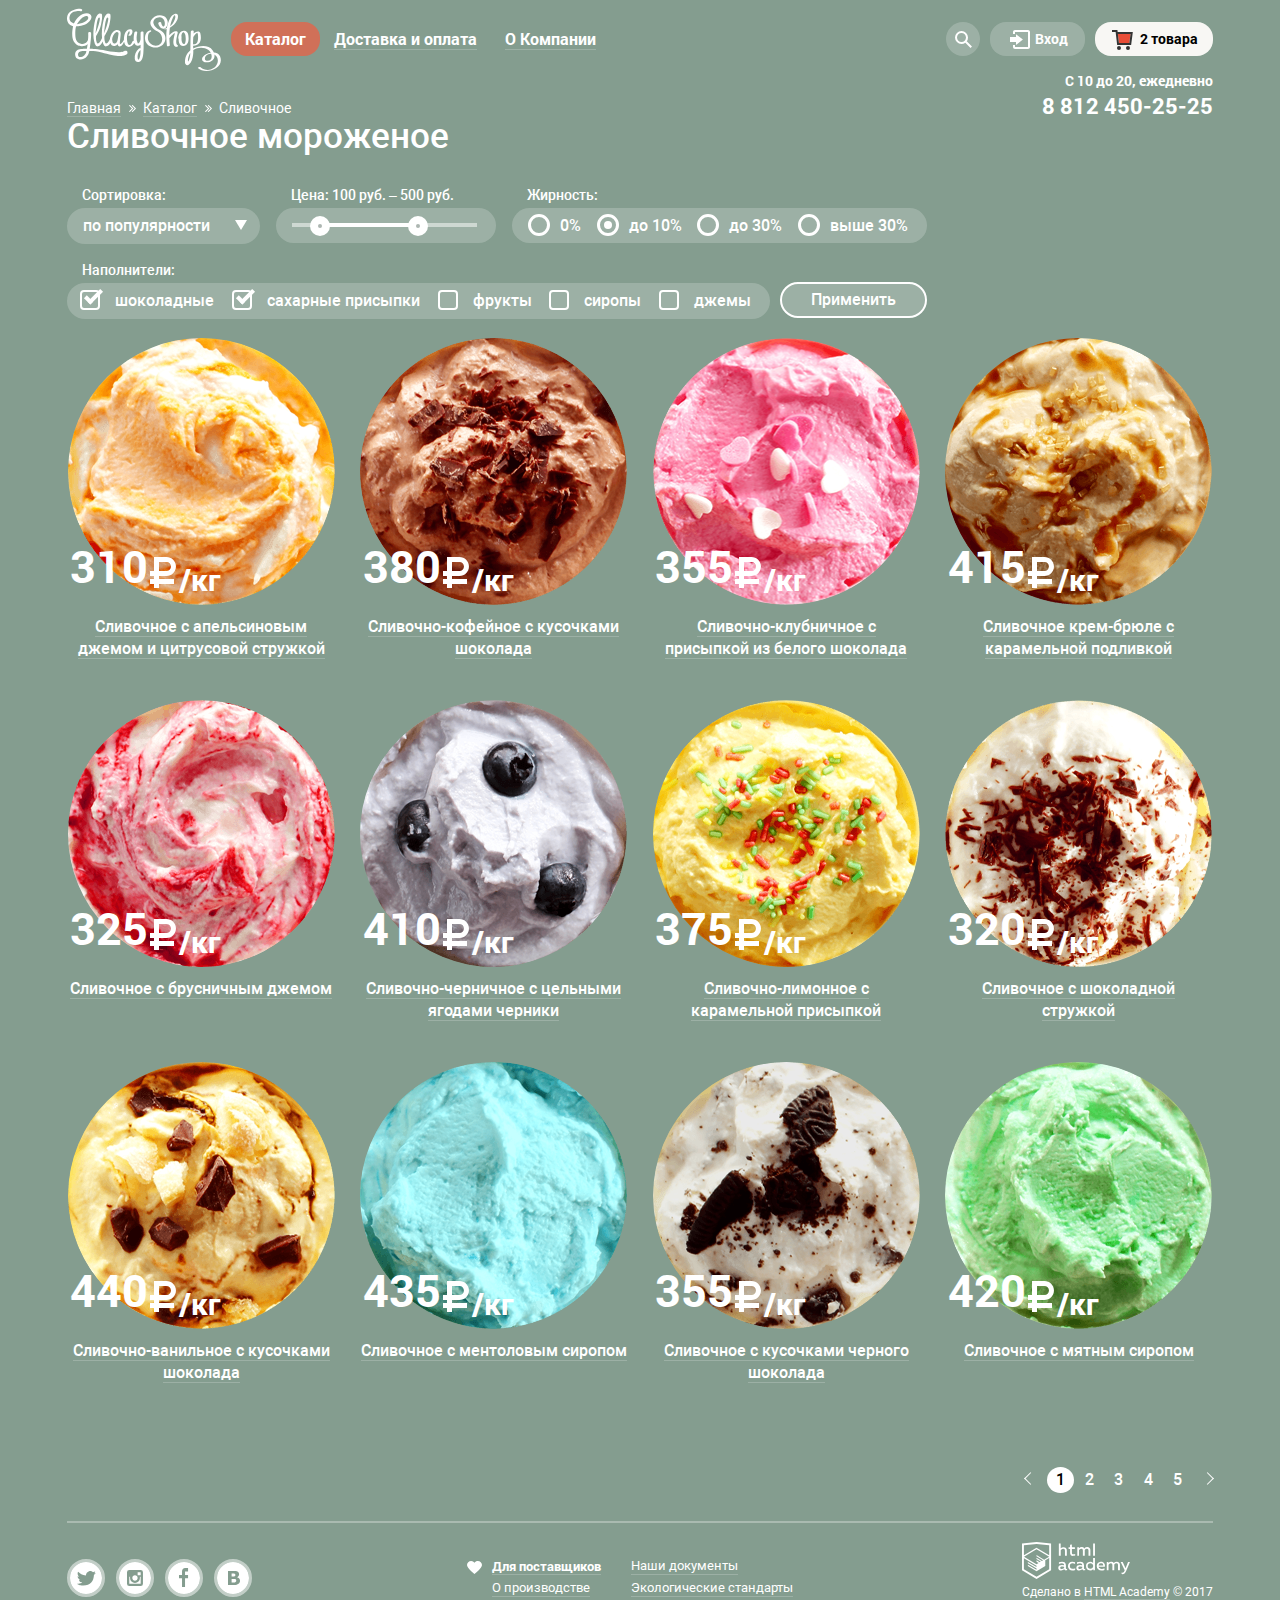
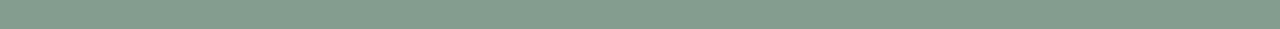
==== commit 48fc7796: "filters" ====
--- a/catalog.html
+++ b/catalog.html
@@ -173,7 +173,7 @@
                     <div class="circle circle-left">
                         <div class="center-circle"></div>
                     </div>
-                    <span class="scale"></span>
+                    <div class="scale"><span class="scale-inner"></span></div>
                     <div class="circle circle-right">
                         <div class="center-circle"></div>
                     </div>
@@ -184,26 +184,26 @@
                 <ul class="filter-list fat-list">
                     <li class="filter-option">
                         <label>
-                            <input class="visually-hidden filter-input filter-input-radio" type="radio" name="product-grupp" value="0%">
-                            <span>0%</span>
+                            <input class="visually-hidden radio-input" type="radio" name="product-grupp" value="0%">
+                            <span class="radio-span">0%</span>
                         </label>
                     </li>
                     <li class="filter-option">
                         <label>
-                            <input class="visually-hidden filter-input filter-input-radio" type="radio" name="product-grupp" value="before 10%" checked>
-                            <span>до 10%</span>
+                            <input class="visually-hidden radio-input" type="radio" name="product-grupp" value="before 10%" checked>
+                            <span class="radio-span">до 10%</span>
                         </label>
                     </li>
                     <li class="filter-option">
                         <label>
-                            <input class="visually-hidden filter-input filter-input-radio" type="radio" name="product-grupp" value="before 30%">
-                            <span>до 30%</span>
+                            <input class="visually-hidden radio-input" type="radio" name="product-grupp" value="before 30%">
+                            <span class="radio-span">до 30%</span>
                         </label>
                     </li>
                     <li class="filter-option">
                         <label>
-                            <input class="visually-hidden filter-input filter-input-radio" type="radio" name="product-grupp" value="above 30%">
-                            <span>выше 30%</span>
+                            <input class="visually-hidden radio-input" type="radio" name="product-grupp" value="above 30%">
+                            <span class="radio-span">выше 30%</span>
                         </label>
                     </li>
                 </ul>
@@ -213,32 +213,32 @@
                 <ul class="filter-list fillers-list">
                     <li>
                         <label class="filter-option">
-                            <input class="visually-hidden filter-input filter-input-checkbox" type="checkbox" name="chocolate" checked>
-                            <span>шоколадные</span>
+                            <input class="visually-hidden checkbox-input" type="checkbox" name="chocolate" checked>
+                            <span class="checkbox-span">шоколадные</span>
                         </label>
                     </li>
                     <li>
                         <label class="filter-option">
-                            <input class="visually-hidden filter-input filter-input-checkbox" type="checkbox" name="sugar powders" checked>
-                            <span>сахарные присыпки</span>
+                            <input class="visually-hidden checkbox-input" type="checkbox" name="sugar powders" checked>
+                            <span class="checkbox-span">сахарные присыпки</span>
                         </label>
                     </li>
                     <li>
                         <label class="filter-option">
-                            <input class="visually-hidden filter-input filter-input-checkbox" type="checkbox" name="fruits">
-                            <span>фрукты</span>
+                            <input class="visually-hidden checkbox-input" type="checkbox" name="fruits">
+                            <span class="checkbox-span">фрукты</span>
                         </label>
                     </li>
                     <li>
                         <label class="filter-option">
-                            <input class="visually-hidden filter-input filter-input-checkbox" type="checkbox" name="syrups">
-                            <span>сиропы</span>
+                            <input class="visually-hidden checkbox-input" type="checkbox" name="syrups">
+                            <span class="checkbox-span">сиропы</span>
                         </label>
                     </li>
                     <li>
                         <label class="filter-option">
-                            <input class="visually-hidden filter-input filter-input-checkbox" type="checkbox" name="jams">
-                            <span>джемы</span>
+                            <input class="visually-hidden checkbox-input" type="checkbox" name="jams">
+                            <span class="checkbox-span">джемы</span>
                         </label>
                     </li>
                 </ul>
--- a/styles.css
+++ b/styles.css
@@ -47,6 +47,7 @@
     background-image: url("./img/background3.png");
     background-repeat: no-repeat;
     background-position: center top;
+    z-index: 4;
 }
 
 .background-2 {
@@ -54,6 +55,7 @@
     background-image: url("./img/background2.png");
     background-repeat: no-repeat;
     background-position: center top;
+    z-index: 2;
 }
 
 .background-1 {
@@ -61,6 +63,7 @@
     background-image: url("./img/background1.png");
     background-repeat: no-repeat;
     background-position: center top;
+    z-index: 3;
 }
 
 a {
@@ -153,6 +156,7 @@
     font-size: 16px;
     line-height: 18px;
     font-weight: 700;
+    z-index: 2;
 }
 
 .header-content .logo {
@@ -580,51 +584,28 @@
     position: relative;
 }
 
-.radio {
-    position: absolute;
-    left: 6px;
-    top: 25px;
+.slider-control {
+    position: absolute;
+    left: 0;
+    top: 21px;
+}
+
+.c-radio {
+    margin-right: 5px;
 }
 
 .radio-button {
-    position: relative;
-}
-
-.radio-button1::before {
-    content: "";
-    position: absolute;
-    top: 1px;
-    left: -4px;
-    width: 20px;
-    height: 20px;
-    border: 3px solid #ffffff;
-    background-color: #ffffff;
-    border-radius: 50%;
-}
-
-
-.radio-button2::before {
-    content: "";
-    position: absolute;
-    top: 1px;
-    left: 25px;
+    display: inline-block;
     width: 20px;
     height: 20px;
     border: 3px solid #ffffff;
     background-color: transparent;
     border-radius: 50%;
-}
-
-.radio-button3::before {
-    content: "";
-    position: absolute;
-    top: 1px;
-    left: 53px;
-    width: 20px;
-    height: 20px;
-    border: 3px solid #ffffff;
-    background-color: transparent;
-    border-radius: 50%;
+    transition: all .3s;
+}
+
+.radio-input:checked + .radio-button {
+    background-color: #ffffff;
 }
 
 .breadcrumbs {
@@ -742,10 +723,21 @@
     height: 4px;
     background-color: #adb6b1;
     border-radius: 50%;
+    z-index: 1;
 }
 
 .scale {
+    position: relative;
     width: 100%;
+    height: 4px;
+    background-color: rgba(255, 255, 255, 0.5);
+}
+
+.scale-inner {
+    position: absolute;
+    top: 0;
+    left: 34px;
+    width: 83px;
     height: 4px;
     background-color: #ffffff;
 }
@@ -766,29 +758,39 @@
     margin: 6px 0 12px 0;
 }
 
-.fillers-list label::before {
+.checkbox-span {
+    position: relative;
+}
+
+.fillers-list .checkbox-span::before {
     content: "";
     position: absolute;
-    top: 0;
-    left: 0;
+    top: -1px;
+    left: -35px;
     width: 20px;
     height: 20px;
     border: 2px solid #ffffff;
     border-radius: 4px;
 }
 
-.fillers-list label::after {
-    content: url("./img/svg/check.svg");
-    position: absolute;
-    left: 0;
-    top: -2px;
-    width: 30px;
-    height: 30px;
-    opacity: 0;
-    transition: opacity 400ms;
-}
-
-.fat-list label::before {
+.fillers-list .checkbox-span::after {
+    content: "";
+    position: absolute;
+    left: -26px;
+    top: -5px;
+    width: 9px;
+    height: 18px;
+    border-right: 4px solid #ffffff;
+    border-bottom: 4px solid #ffffff;
+    border-color: transparent;
+    transform: rotate(45deg);
+}
+
+.checkbox-input:checked + .checkbox-span::after {
+    border-color: #ffffff;
+}
+
+.fat-list .radio-span::before {
     content: "";
     position: absolute;
     top: -3px;
@@ -799,17 +801,19 @@
     border-radius: 50%;
 }
 
-.fat-list label::after {
+.fat-list .radio-span::after {
     content: "";
     width: 8px;
     height: 8px;
-    background-color: #ffffff;
+    background-color: transparent;
     border-radius: 50%;
     position: absolute;
     left: 7px;
     top: 4px;
-    opacity: 0;
-    transition: opacity 400ms;
+}
+
+.radio-input:checked + .radio-span::after {
+    background-color: #ffffff;
 }
 
 .filter legend {
